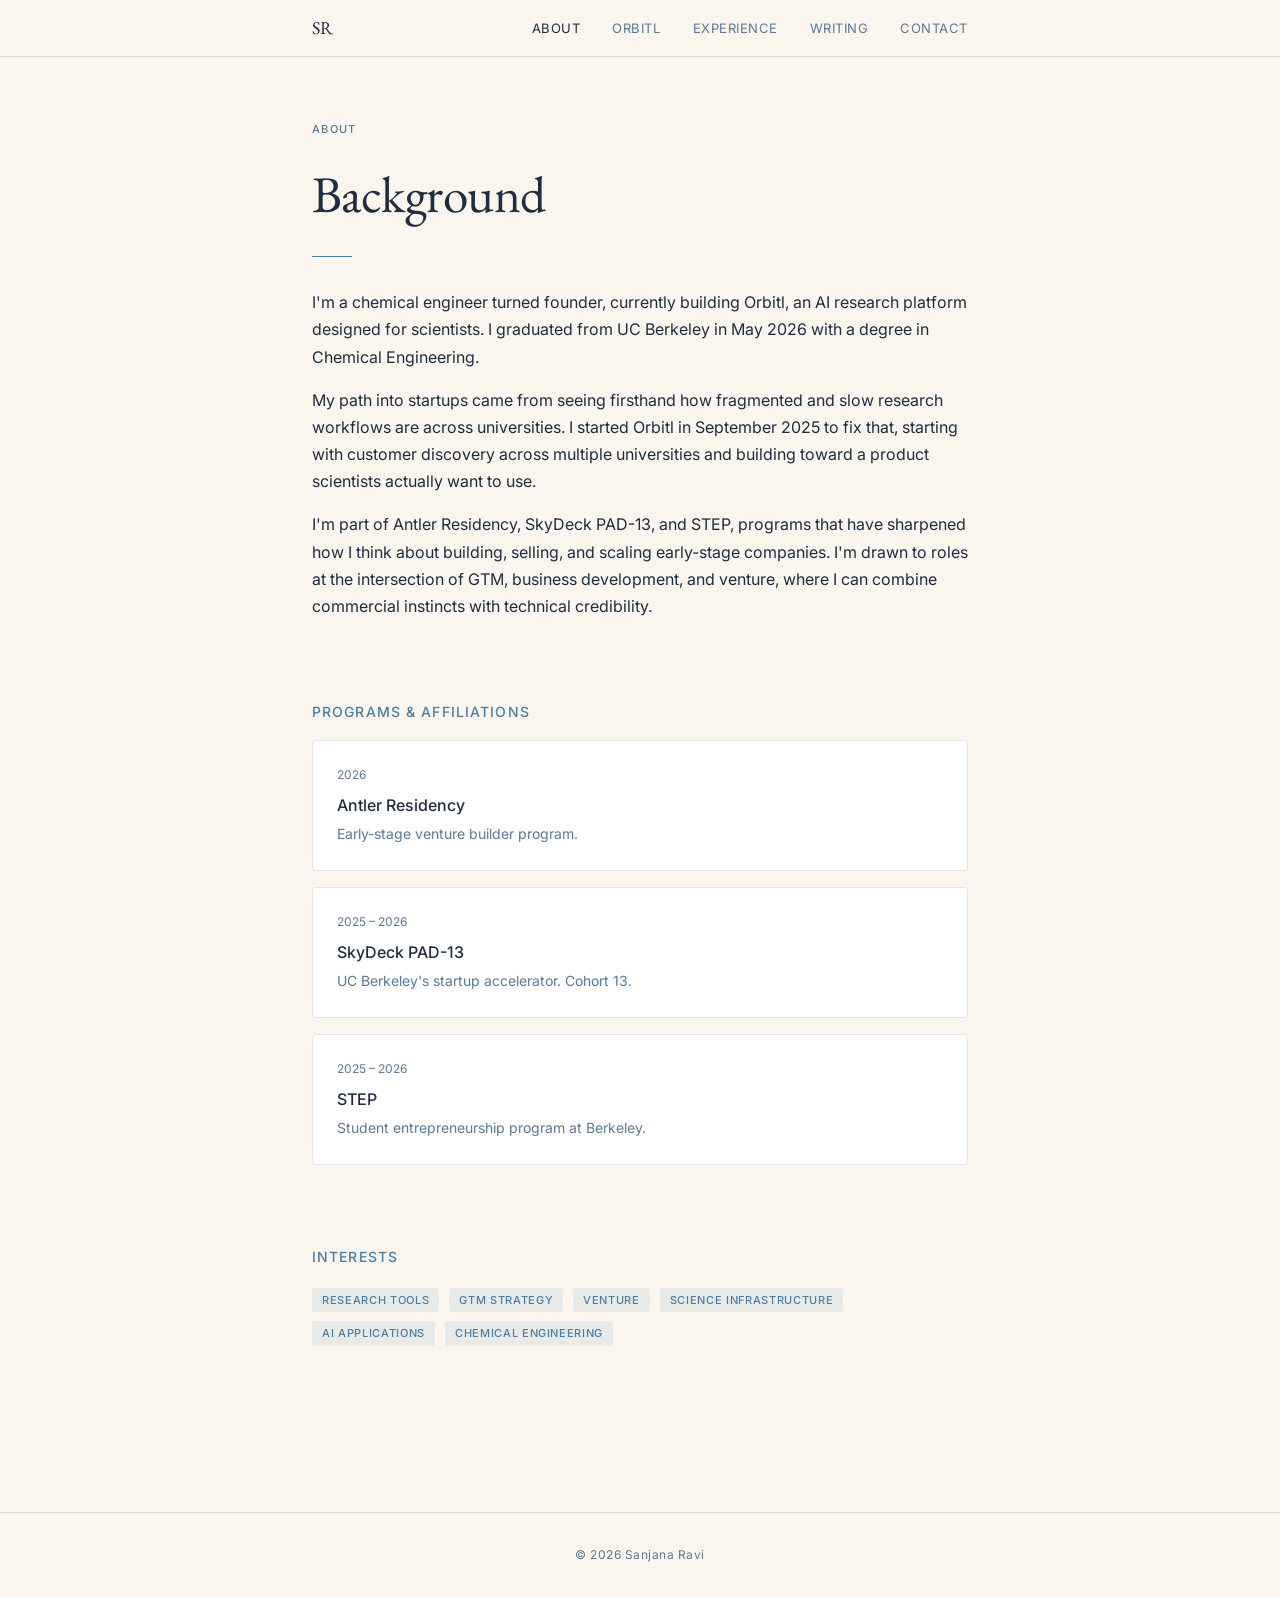
==== about.html @ 63fbdcaa "Add files via upload" ====
<!DOCTYPE html>
<html lang="en">
<head>
  <meta charset="UTF-8">
  <meta name="viewport" content="width=device-width, initial-scale=1.0">
  <title>About — Sanjana Ravi</title>
  <link rel="stylesheet" href="style.css">
</head>
<body>

<nav>
  <div class="nav-inner">
    <a class="nav-logo" href="index.html">SR</a>
    <ul class="nav-links">
      <li><a href="about.html" class="active">About</a></li>
      <li><a href="orbitl.html">Orbitl</a></li>
      <li><a href="experience.html">Experience</a></li>
      <li><a href="writing.html">Writing</a></li>
      <li><a href="contact.html">Contact</a></li>
    </ul>
  </div>
</nav>

<div class="page">

  <div class="section">
    <p class="eyebrow">About</p>
    <h1>Background</h1>
    <div class="divider" style="margin-left:0;"></div>

    <p>
      I'm a chemical engineer turned founder, currently building Orbitl, an AI research platform
      designed for scientists. I graduated from UC Berkeley in May 2026 with a degree in
      Chemical Engineering.
    </p>
    <p>
      My path into startups came from seeing firsthand how fragmented and slow research workflows
      are across universities. I started Orbitl in September 2025 to fix that, starting with
      customer discovery across multiple universities and building toward a product scientists
      actually want to use.
    </p>
    <p>
      I'm part of Antler Residency, SkyDeck PAD-13, and STEP, programs that have sharpened how
      I think about building, selling, and scaling early-stage companies. I'm drawn to roles at
      the intersection of GTM, business development, and venture, where I can combine commercial
      instincts with technical credibility.
    </p>
  </div>

  <div class="section">
    <h3>Programs &amp; Affiliations</h3>
    <div style="margin-top:1rem;">
      <div class="card">
        <p class="card-meta">2026</p>
        <p style="font-weight:500; margin-bottom:0.2rem;">Antler Residency</p>
        <p style="font-size:14px; color:var(--muted); margin:0;">Early-stage venture builder program.</p>
      </div>
      <div class="card">
        <p class="card-meta">2025 &ndash; 2026</p>
        <p style="font-weight:500; margin-bottom:0.2rem;">SkyDeck PAD-13</p>
        <p style="font-size:14px; color:var(--muted); margin:0;">UC Berkeley's startup accelerator. Cohort 13.</p>
      </div>
      <div class="card">
        <p class="card-meta">2025 &ndash; 2026</p>
        <p style="font-weight:500; margin-bottom:0.2rem;">STEP</p>
        <p style="font-size:14px; color:var(--muted); margin:0;">Student entrepreneurship program at Berkeley.</p>
      </div>
    </div>
  </div>

  <div class="section">
    <h3>Interests</h3>
    <div style="margin-top:1rem;">
      <span class="tag">Research tools</span>
      <span class="tag">GTM strategy</span>
      <span class="tag">Venture</span>
      <span class="tag">Science infrastructure</span>
      <span class="tag">AI applications</span>
      <span class="tag">Chemical engineering</span>
    </div>
  </div>

</div>

<footer>
  &copy; 2026 Sanjana Ravi
</footer>

</body>
</html>
---- style.css ----
@import url('https://fonts.googleapis.com/css2?family=EB+Garamond:ital,wght@0,400;0,500;1,400&family=Inter:wght@300;400;500&display=swap');

*, *::before, *::after { box-sizing: border-box; margin: 0; padding: 0; }

:root {
  --navy:   #1E2D40;
  --mid:    #2C4A6E;
  --accent: #4A7FA5;
  --cream:  #FAF6EE;
  --sand:   #F0E8D5;
  --text:   #1E2D40;
  --muted:  #5A7A96;
  --border: rgba(30,45,64,0.12);
}

html { scroll-behavior: smooth; }

body {
  font-family: 'Inter', sans-serif;
  background: var(--cream);
  color: var(--text);
  font-size: 16px;
  line-height: 1.7;
  min-height: 100vh;
}

/* NAV */
nav {
  position: fixed;
  top: 0; left: 0; right: 0;
  z-index: 100;
  background: rgba(250,246,238,0.92);
  backdrop-filter: blur(8px);
  border-bottom: 1px solid var(--border);
}

.nav-inner {
  max-width: 720px;
  margin: 0 auto;
  padding: 0 2rem;
  height: 56px;
  display: flex;
  align-items: center;
  justify-content: space-between;
}

.nav-logo {
  font-family: 'EB Garamond', serif;
  font-size: 18px;
  color: var(--navy);
  text-decoration: none;
  letter-spacing: 0.01em;
}

.nav-links {
  display: flex;
  gap: 2rem;
  list-style: none;
}

.nav-links a {
  font-size: 13px;
  font-weight: 400;
  color: var(--muted);
  text-decoration: none;
  letter-spacing: 0.04em;
  text-transform: uppercase;
  transition: color 0.2s;
}

.nav-links a:hover,
.nav-links a.active { color: var(--navy); }

/* PAGE WRAPPER */
.page {
  max-width: 720px;
  margin: 0 auto;
  padding: 120px 2rem 80px;
}

/* TYPOGRAPHY */
h1 {
  font-family: 'EB Garamond', serif;
  font-size: clamp(2.2rem, 5vw, 3.2rem);
  font-weight: 400;
  line-height: 1.2;
  color: var(--navy);
  letter-spacing: -0.01em;
}

h2 {
  font-family: 'EB Garamond', serif;
  font-size: 1.6rem;
  font-weight: 400;
  color: var(--navy);
  margin-bottom: 1.2rem;
}

h3 {
  font-size: 14px;
  font-weight: 500;
  letter-spacing: 0.08em;
  text-transform: uppercase;
  color: var(--accent);
  margin-bottom: 0.5rem;
}

p { color: var(--text); margin-bottom: 1rem; }
p:last-child { margin-bottom: 0; }

a { color: var(--accent); text-decoration: none; }
a:hover { text-decoration: underline; }

/* DIVIDER */
.divider {
  width: 40px;
  height: 1px;
  background: var(--accent);
  margin: 2rem auto;
}

/* SECTION */
.section { margin-bottom: 5rem; }

/* EYEBROW */
.eyebrow {
  font-size: 11px;
  font-weight: 500;
  letter-spacing: 0.12em;
  text-transform: uppercase;
  color: var(--muted);
  margin-bottom: 1.5rem;
}

/* TAG */
.tag {
  display: inline-block;
  font-size: 11px;
  font-weight: 500;
  letter-spacing: 0.06em;
  text-transform: uppercase;
  color: var(--accent);
  background: rgba(74,127,165,0.1);
  padding: 3px 10px;
  border-radius: 2px;
  margin-right: 6px;
  margin-bottom: 6px;
}

/* CARD */
.card {
  border: 1px solid var(--border);
  border-radius: 4px;
  padding: 1.5rem;
  margin-bottom: 1rem;
  background: #fff;
}

.card-meta {
  font-size: 12px;
  color: var(--muted);
  margin-bottom: 0.4rem;
}

/* FOOTER */
footer {
  border-top: 1px solid var(--border);
  padding: 2rem;
  text-align: center;
  font-size: 12px;
  color: var(--muted);
  letter-spacing: 0.04em;
}

/* MOBILE */
@media (max-width: 600px) {
  .nav-links { gap: 1.2rem; }
  .page { padding: 100px 1.25rem 60px; }
}
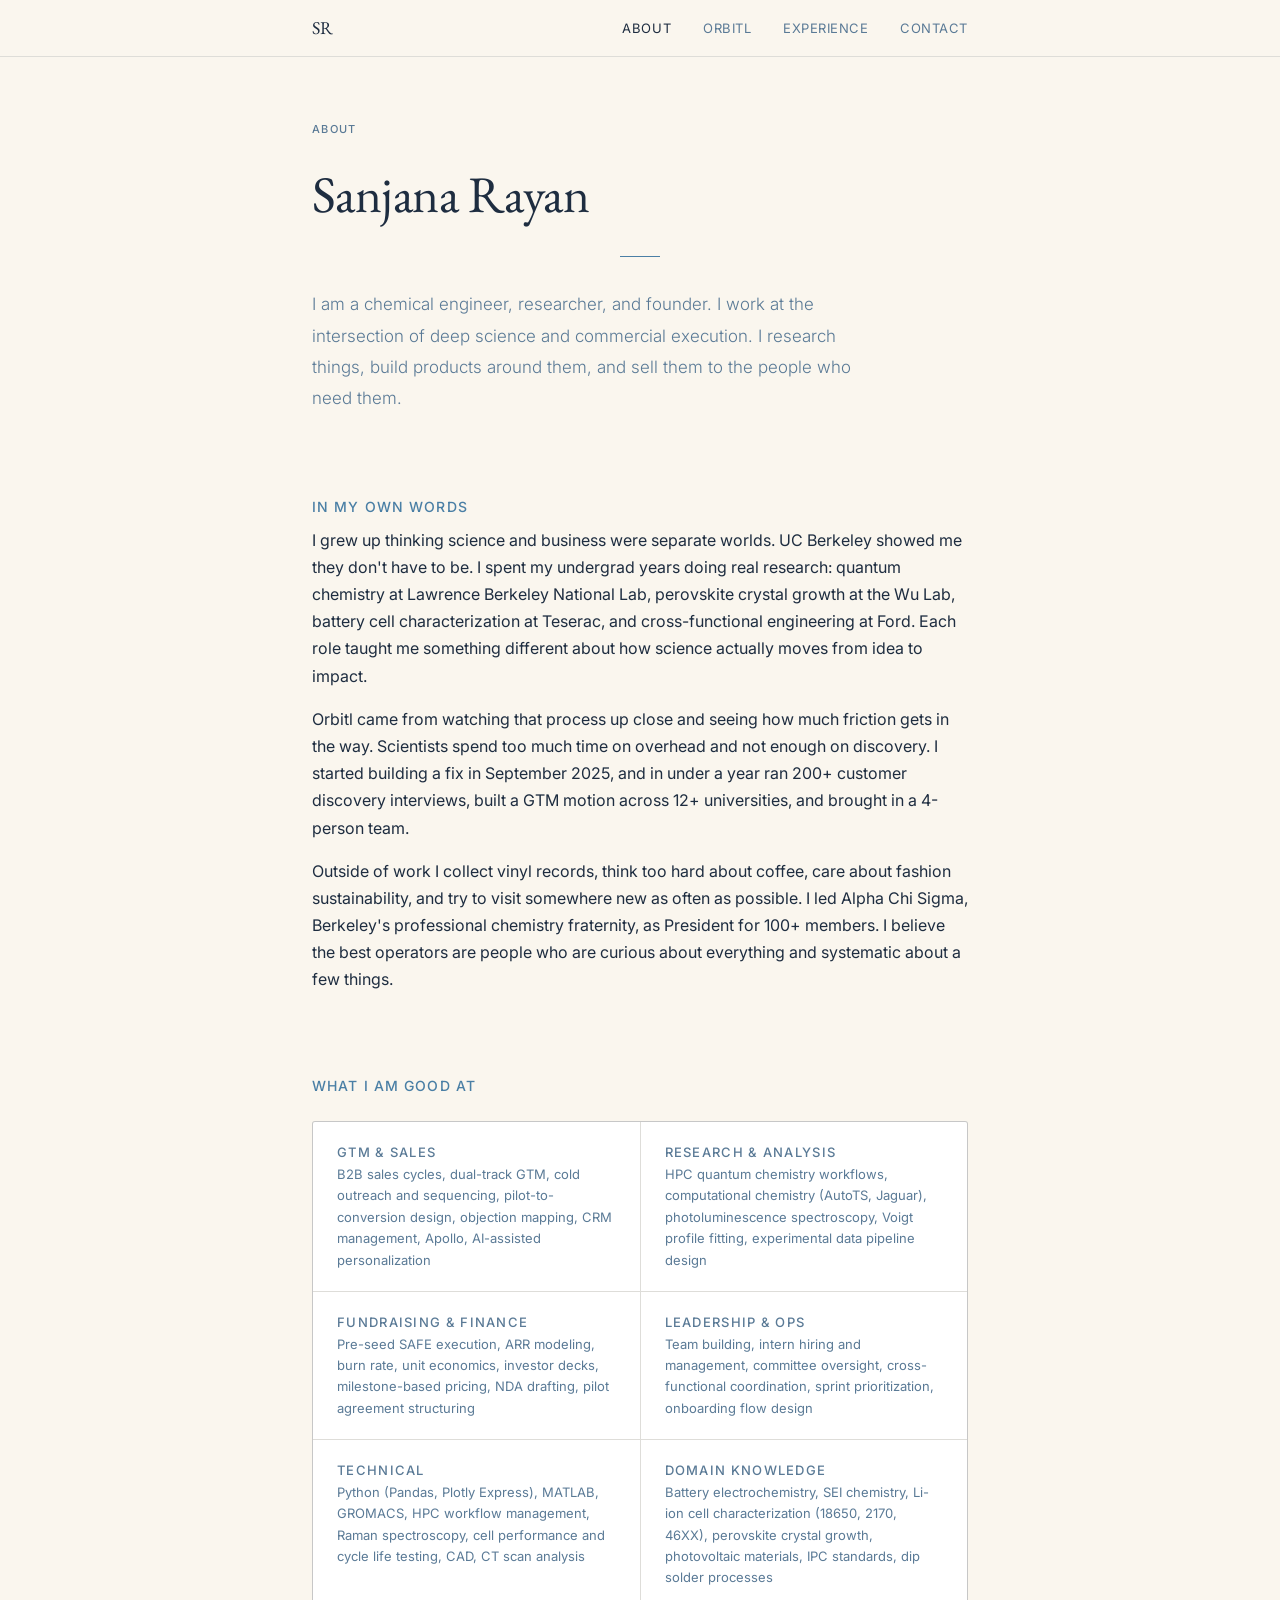
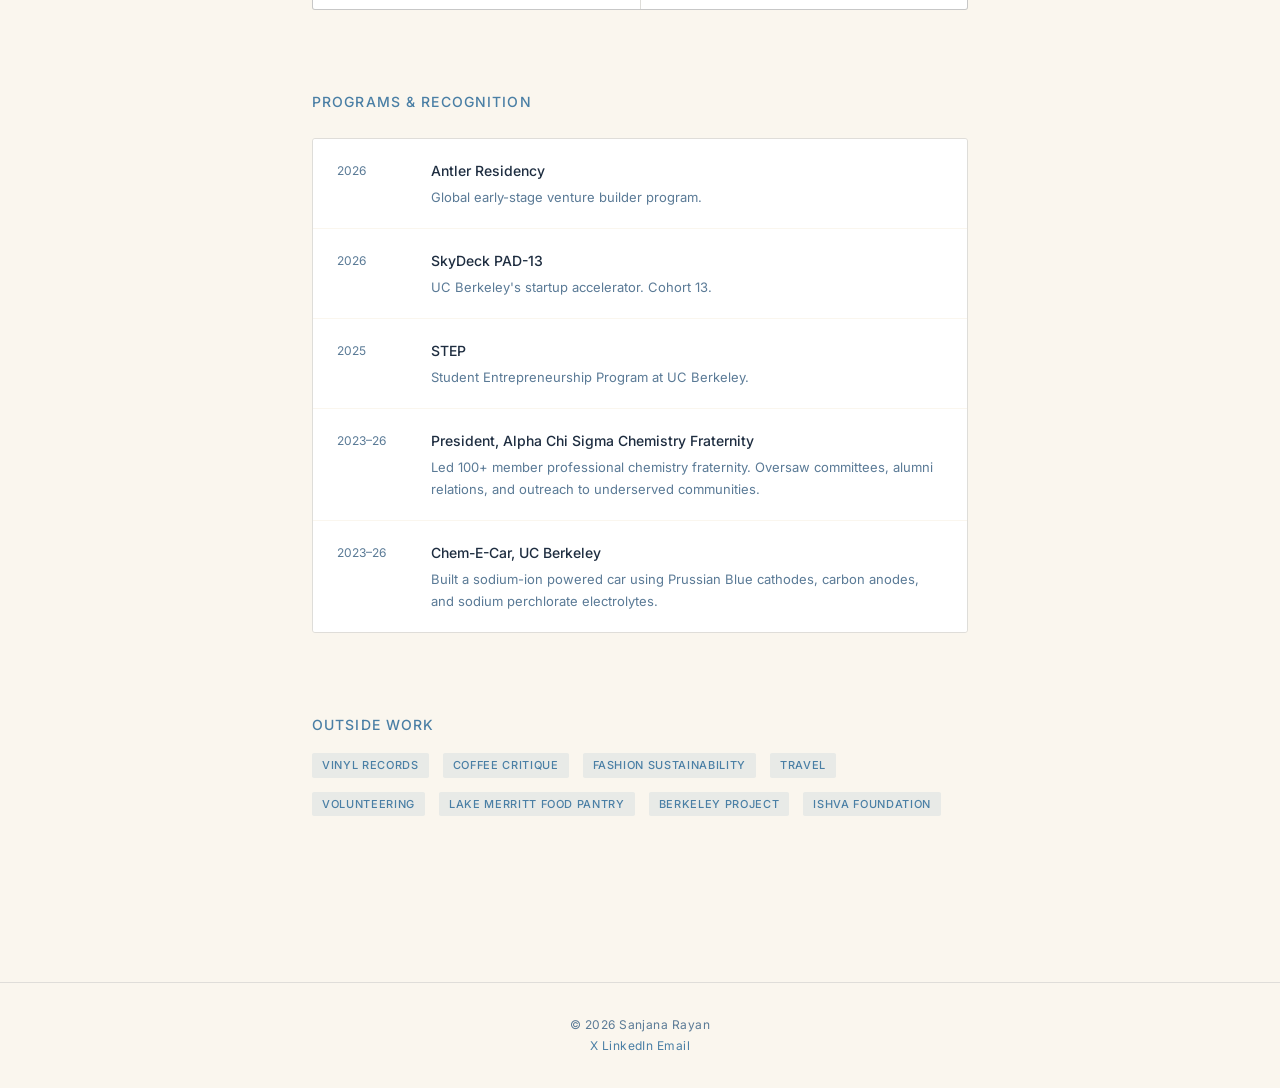
==== commit d31ed6be: "update site" ====
--- a/about.html
+++ b/about.html
@@ -3,8 +3,91 @@
 <head>
   <meta charset="UTF-8">
   <meta name="viewport" content="width=device-width, initial-scale=1.0">
-  <title>About — Sanjana Ravi</title>
+  <title>About — Sanjana Rayan</title>
   <link rel="stylesheet" href="style.css">
+  <style>
+    .skills-grid {
+      display: grid;
+      grid-template-columns: repeat(2, 1fr);
+      gap: 1px;
+      background: var(--border);
+      border: 1px solid var(--border);
+      border-radius: 3px;
+      overflow: hidden;
+      margin-top: 1.5rem;
+    }
+
+    .skill-cell {
+      background: #fff;
+      padding: 1.25rem 1.5rem;
+    }
+
+    .skill-cell-label {
+      font-size: 10px;
+      font-weight: 500;
+      letter-spacing: 0.1em;
+      text-transform: uppercase;
+      color: var(--accent);
+      margin-bottom: 0.5rem;
+    }
+
+    .skill-cell p {
+      font-size: 13px;
+      color: var(--muted);
+      margin: 0;
+      line-height: 1.65;
+    }
+
+    .accolade-list {
+      margin-top: 1.5rem;
+      display: flex;
+      flex-direction: column;
+      gap: 1px;
+      border: 1px solid var(--border);
+      border-radius: 3px;
+      overflow: hidden;
+    }
+
+    .accolade {
+      background: #fff;
+      padding: 1.25rem 1.5rem;
+      display: grid;
+      grid-template-columns: 70px 1fr;
+      gap: 0 1.5rem;
+      align-items: start;
+    }
+
+    .accolade-year {
+      font-size: 12px;
+      color: var(--muted);
+      padding-top: 2px;
+    }
+
+    .accolade-title {
+      font-weight: 500;
+      font-size: 14px;
+      color: var(--navy);
+      margin-bottom: 0.2rem;
+    }
+
+    .accolade-sub {
+      font-size: 13px;
+      color: var(--muted);
+      margin: 0;
+    }
+
+    .interest-row {
+      margin-top: 1rem;
+      display: flex;
+      flex-wrap: wrap;
+      gap: 8px;
+    }
+
+    @media (max-width: 540px) {
+      .skills-grid { grid-template-columns: 1fr; }
+      .accolade { grid-template-columns: 1fr; gap: 0.25rem; }
+    }
+  </style>
 </head>
 <body>
 
@@ -15,7 +98,6 @@
       <li><a href="about.html" class="active">About</a></li>
       <li><a href="orbitl.html">Orbitl</a></li>
       <li><a href="experience.html">Experience</a></li>
-      <li><a href="writing.html">Writing</a></li>
       <li><a href="contact.html">Contact</a></li>
     </ul>
   </div>
@@ -25,66 +107,133 @@
 
   <div class="section">
     <p class="eyebrow">About</p>
-    <h1>Background</h1>
-    <div class="divider" style="margin-left:0;"></div>
-
+    <h1>Sanjana Rayan</h1>
+    <div class="divider"></div>
+    <p style="font-size:17px; font-weight:300; color:var(--muted); max-width:560px; line-height:1.85;">
+      I am a chemical engineer, researcher, and founder. I work at the intersection of deep
+      science and commercial execution. I research things, build products around them, and
+      sell them to the people who need them.
+    </p>
+  </div>
+
+  <div class="section">
+    <h3>In my own words</h3>
     <p>
-      I'm a chemical engineer turned founder, currently building Orbitl, an AI research platform
-      designed for scientists. I graduated from UC Berkeley in May 2026 with a degree in
-      Chemical Engineering.
+      I grew up thinking science and business were separate worlds. UC Berkeley showed me they
+      don't have to be. I spent my undergrad years doing real research: quantum chemistry at
+      Lawrence Berkeley National Lab, perovskite crystal growth at the Wu Lab, battery cell
+      characterization at Teserac, and cross-functional engineering at Ford. Each role taught
+      me something different about how science actually moves from idea to impact.
     </p>
     <p>
-      My path into startups came from seeing firsthand how fragmented and slow research workflows
-      are across universities. I started Orbitl in September 2025 to fix that, starting with
-      customer discovery across multiple universities and building toward a product scientists
-      actually want to use.
+      Orbitl came from watching that process up close and seeing how much friction gets in the
+      way. Scientists spend too much time on overhead and not enough on discovery. I started
+      building a fix in September 2025, and in under a year ran 200+ customer discovery interviews,
+      built a GTM motion across 12+ universities, and brought in a 4-person team.
     </p>
     <p>
-      I'm part of Antler Residency, SkyDeck PAD-13, and STEP, programs that have sharpened how
-      I think about building, selling, and scaling early-stage companies. I'm drawn to roles at
-      the intersection of GTM, business development, and venture, where I can combine commercial
-      instincts with technical credibility.
-    </p>
-  </div>
-
-  <div class="section">
-    <h3>Programs &amp; Affiliations</h3>
-    <div style="margin-top:1rem;">
-      <div class="card">
-        <p class="card-meta">2026</p>
-        <p style="font-weight:500; margin-bottom:0.2rem;">Antler Residency</p>
-        <p style="font-size:14px; color:var(--muted); margin:0;">Early-stage venture builder program.</p>
-      </div>
-      <div class="card">
-        <p class="card-meta">2025 &ndash; 2026</p>
-        <p style="font-weight:500; margin-bottom:0.2rem;">SkyDeck PAD-13</p>
-        <p style="font-size:14px; color:var(--muted); margin:0;">UC Berkeley's startup accelerator. Cohort 13.</p>
-      </div>
-      <div class="card">
-        <p class="card-meta">2025 &ndash; 2026</p>
-        <p style="font-weight:500; margin-bottom:0.2rem;">STEP</p>
-        <p style="font-size:14px; color:var(--muted); margin:0;">Student entrepreneurship program at Berkeley.</p>
+      Outside of work I collect vinyl records, think too hard about coffee, care about fashion
+      sustainability, and try to visit somewhere new as often as possible. I led Alpha Chi Sigma,
+      Berkeley's professional chemistry fraternity, as President for 100+ members. I believe the
+      best operators are people who are curious about everything and systematic about a few things.
+    </p>
+  </div>
+
+  <div class="section">
+    <h3>What I am good at</h3>
+    <div class="skills-grid">
+      <div class="skill-cell">
+        <p class="skill-cell-label">GTM &amp; Sales</p>
+        <p>B2B sales cycles, dual-track GTM, cold outreach and sequencing, pilot-to-conversion design, objection mapping, CRM management, Apollo, AI-assisted personalization</p>
+      </div>
+      <div class="skill-cell">
+        <p class="skill-cell-label">Research &amp; Analysis</p>
+        <p>HPC quantum chemistry workflows, computational chemistry (AutoTS, Jaguar), photoluminescence spectroscopy, Voigt profile fitting, experimental data pipeline design</p>
+      </div>
+      <div class="skill-cell">
+        <p class="skill-cell-label">Fundraising &amp; Finance</p>
+        <p>Pre-seed SAFE execution, ARR modeling, burn rate, unit economics, investor decks, milestone-based pricing, NDA drafting, pilot agreement structuring</p>
+      </div>
+      <div class="skill-cell">
+        <p class="skill-cell-label">Leadership &amp; Ops</p>
+        <p>Team building, intern hiring and management, committee oversight, cross-functional coordination, sprint prioritization, onboarding flow design</p>
+      </div>
+      <div class="skill-cell">
+        <p class="skill-cell-label">Technical</p>
+        <p>Python (Pandas, Plotly Express), MATLAB, GROMACS, HPC workflow management, Raman spectroscopy, cell performance and cycle life testing, CAD, CT scan analysis</p>
+      </div>
+      <div class="skill-cell">
+        <p class="skill-cell-label">Domain Knowledge</p>
+        <p>Battery electrochemistry, SEI chemistry, Li-ion cell characterization (18650, 2170, 46XX), perovskite crystal growth, photovoltaic materials, IPC standards, dip solder processes</p>
       </div>
     </div>
   </div>
 
   <div class="section">
-    <h3>Interests</h3>
-    <div style="margin-top:1rem;">
-      <span class="tag">Research tools</span>
-      <span class="tag">GTM strategy</span>
-      <span class="tag">Venture</span>
-      <span class="tag">Science infrastructure</span>
-      <span class="tag">AI applications</span>
-      <span class="tag">Chemical engineering</span>
+    <h3>Programs &amp; Recognition</h3>
+    <div class="accolade-list">
+      <div class="accolade">
+        <span class="accolade-year">2026</span>
+        <div>
+          <p class="accolade-title">Antler Residency</p>
+          <p class="accolade-sub">Global early-stage venture builder program.</p>
+        </div>
+      </div>
+      <div class="accolade">
+        <span class="accolade-year">2026</span>
+        <div>
+          <p class="accolade-title">SkyDeck PAD-13</p>
+          <p class="accolade-sub">UC Berkeley's startup accelerator. Cohort 13.</p>
+        </div>
+      </div>
+      <div class="accolade">
+        <span class="accolade-year">2025</span>
+        <div>
+          <p class="accolade-title">STEP</p>
+          <p class="accolade-sub">Student Entrepreneurship Program at UC Berkeley.</p>
+        </div>
+      </div>
+      <div class="accolade">
+        <span class="accolade-year">2023&ndash;26</span>
+        <div>
+          <p class="accolade-title">President, Alpha Chi Sigma Chemistry Fraternity</p>
+          <p class="accolade-sub">Led 100+ member professional chemistry fraternity. Oversaw committees, alumni relations, and outreach to underserved communities.</p>
+        </div>
+      </div>
+      <div class="accolade">
+        <span class="accolade-year">2023&ndash;26</span>
+        <div>
+          <p class="accolade-title">Chem-E-Car, UC Berkeley</p>
+          <p class="accolade-sub">Built a sodium-ion powered car using Prussian Blue cathodes, carbon anodes, and sodium perchlorate electrolytes.</p>
+        </div>
+      </div>
     </div>
   </div>
 
+  <div class="section">
+    <h3>Outside work</h3>
+    <div class="interest-row">
+      <span class="tag">Vinyl records</span>
+      <span class="tag">Coffee critique</span>
+      <span class="tag">Fashion sustainability</span>
+      <span class="tag">Travel</span>
+      <span class="tag">Volunteering</span>
+      <span class="tag">Lake Merritt Food Pantry</span>
+      <span class="tag">Berkeley Project</span>
+      <span class="tag">ISHVA Foundation</span>
+    </div>
+  </div>
+
 </div>
 
 <footer>
-  &copy; 2026 Sanjana Ravi
+  <span>&copy; 2026 Sanjana Rayan</span>
+  <div class="footer-links">
+    <a href="https://x.com/sanjanarayan" target="_blank">X</a>
+    <a href="https://www.linkedin.com/in/sanjanarayan/" target="_blank">LinkedIn</a>
+    <a href="mailto:sanjanarayan@berkeley.edu">Email</a>
+  </div>
 </footer>
 
 </body>
-</html>
+</html>
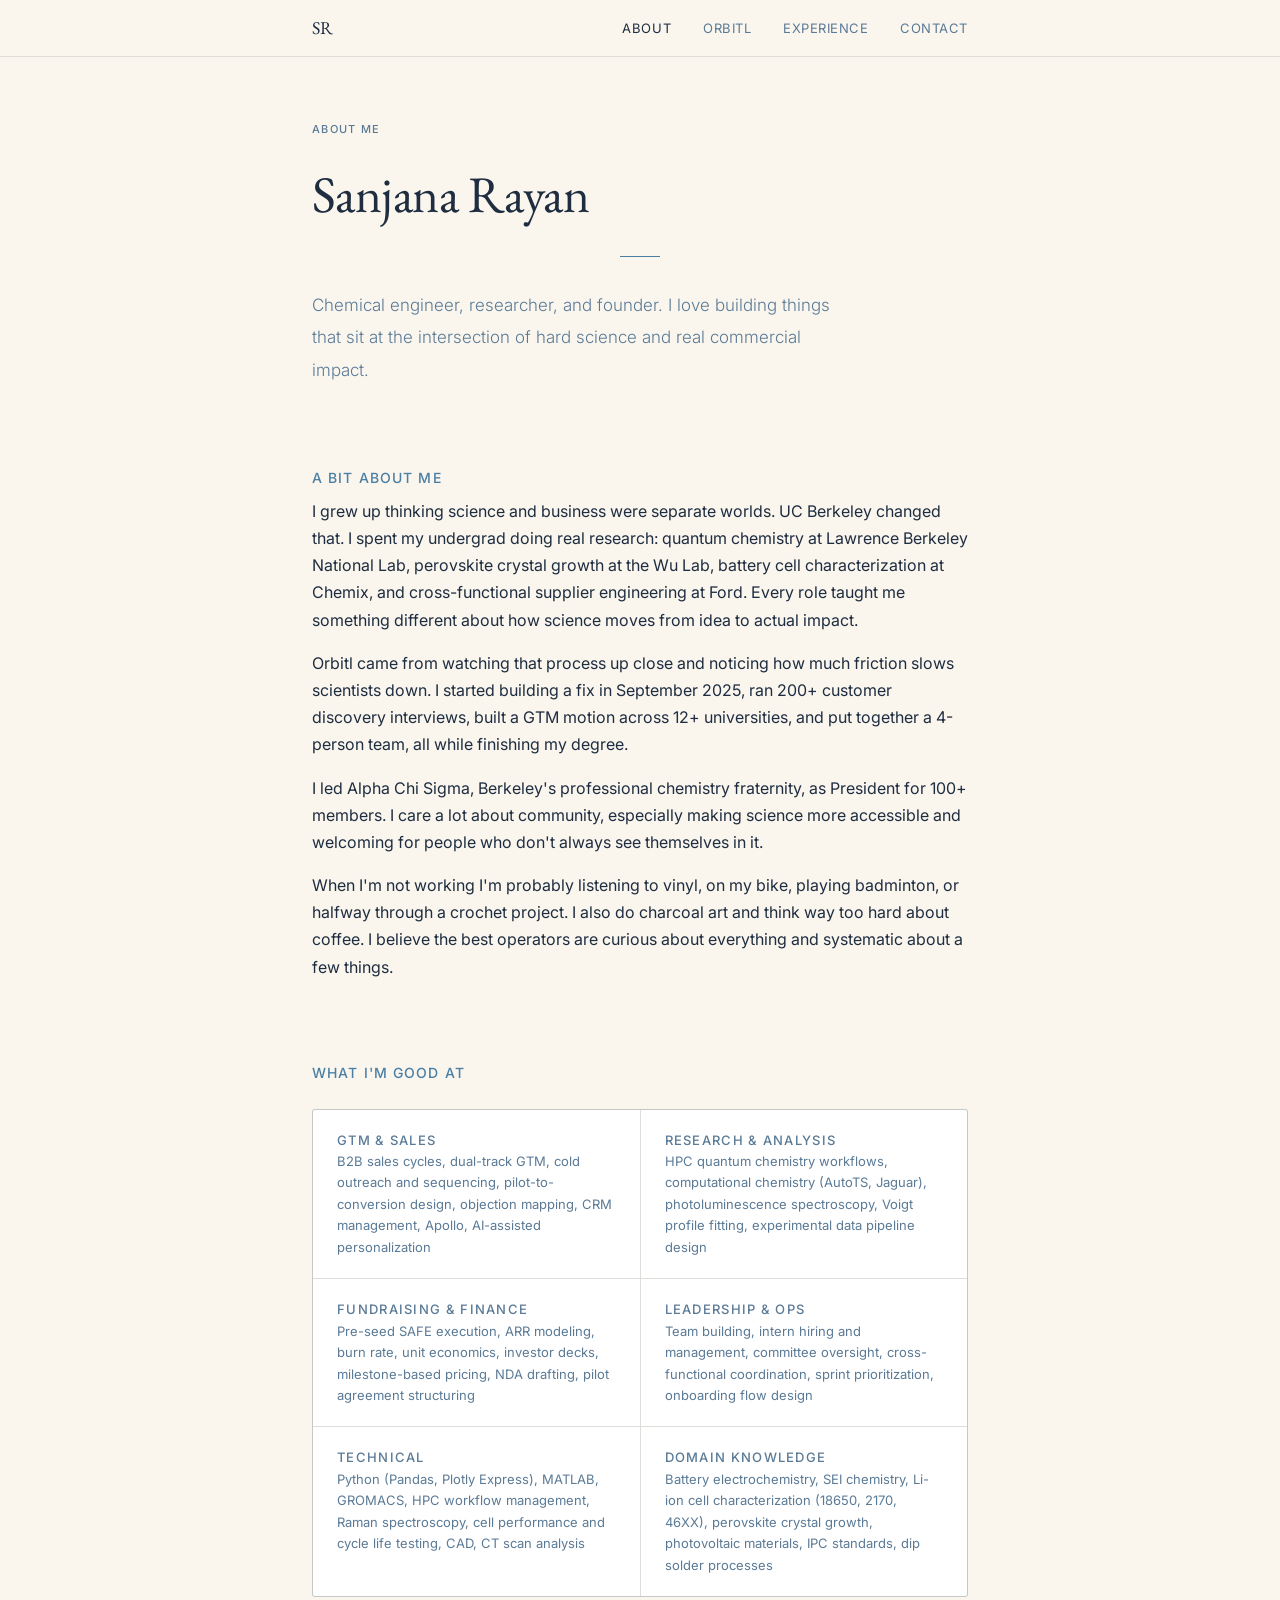
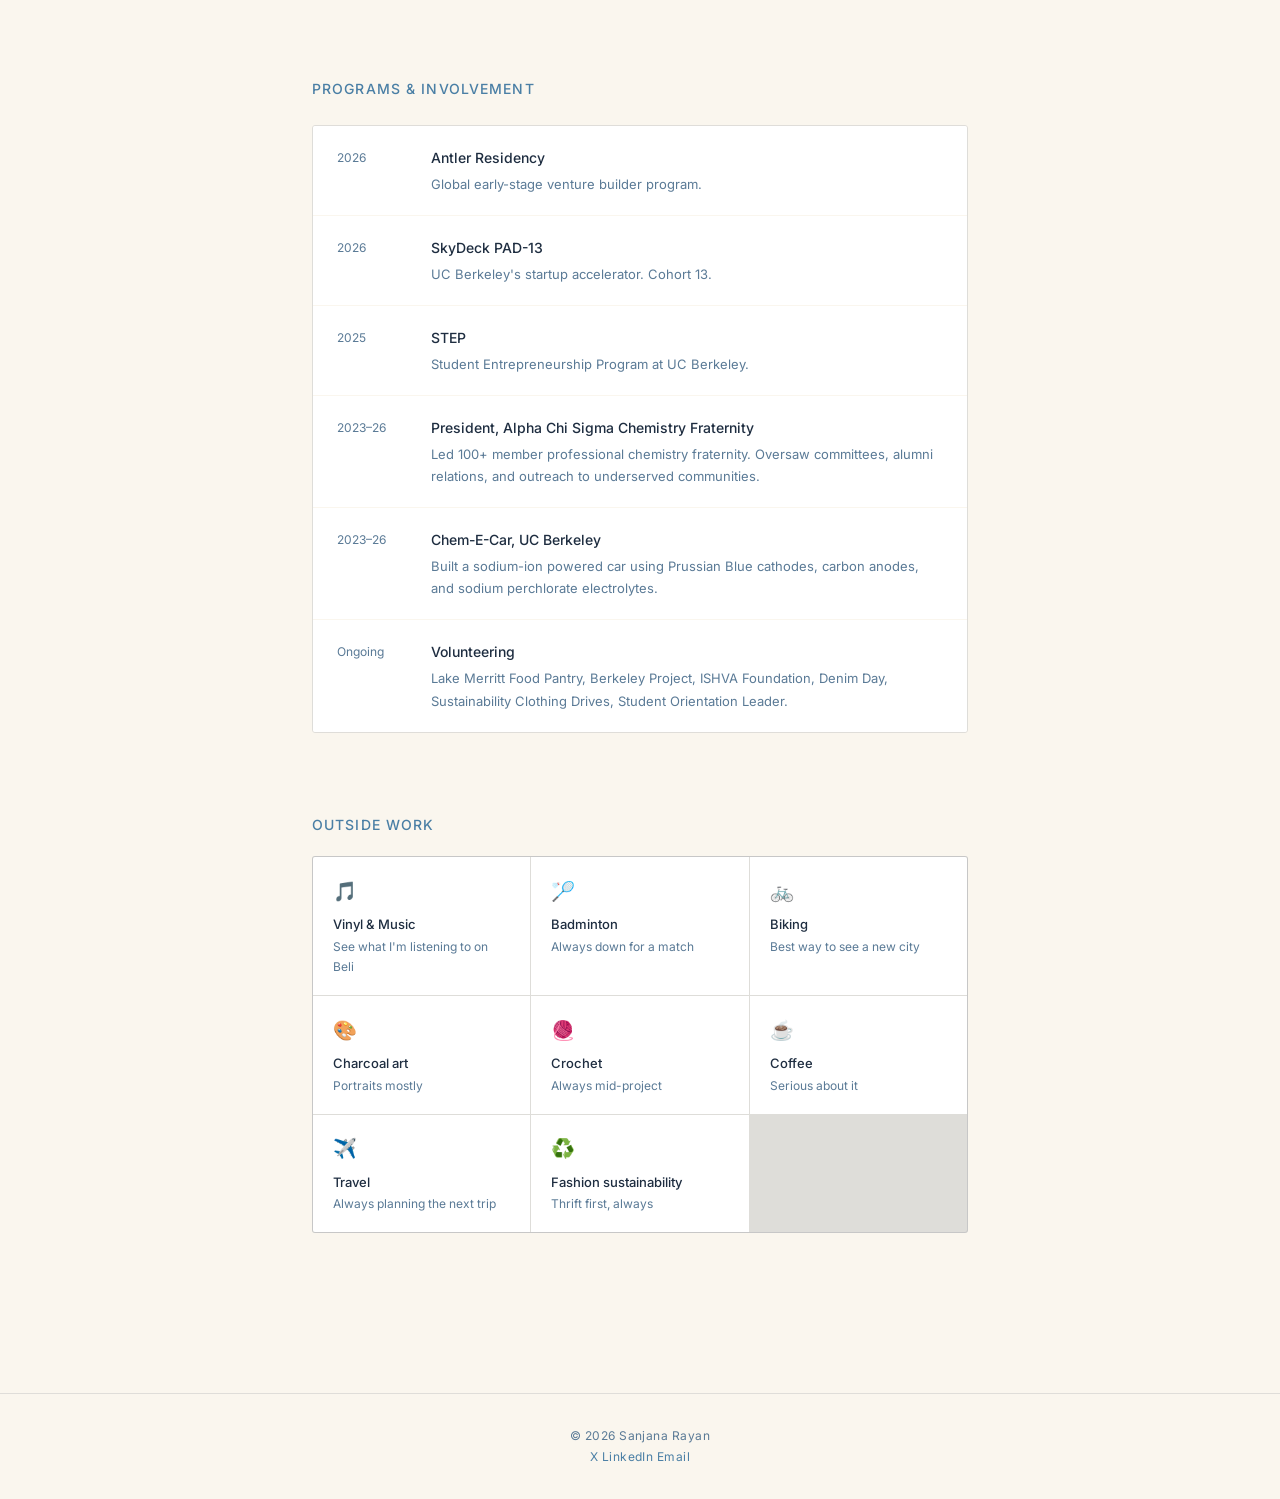
==== commit 8f4d3669: "update site" ====
--- a/about.html
+++ b/about.html
@@ -17,10 +17,7 @@
       margin-top: 1.5rem;
     }
 
-    .skill-cell {
-      background: #fff;
-      padding: 1.25rem 1.5rem;
-    }
+    .skill-cell { background: #fff; padding: 1.25rem 1.5rem; }
 
     .skill-cell-label {
       font-size: 10px;
@@ -31,12 +28,7 @@
       margin-bottom: 0.5rem;
     }
 
-    .skill-cell p {
-      font-size: 13px;
-      color: var(--muted);
-      margin: 0;
-      line-height: 1.65;
-    }
+    .skill-cell p { font-size: 13px; color: var(--muted); margin: 0; line-height: 1.65; }
 
     .accolade-list {
       margin-top: 1.5rem;
@@ -57,35 +49,45 @@
       align-items: start;
     }
 
-    .accolade-year {
-      font-size: 12px;
-      color: var(--muted);
-      padding-top: 2px;
-    }
-
-    .accolade-title {
+    .accolade-year { font-size: 12px; color: var(--muted); padding-top: 2px; }
+    .accolade-title { font-weight: 500; font-size: 14px; color: var(--navy); margin-bottom: 0.2rem; }
+    .accolade-sub { font-size: 13px; color: var(--muted); margin: 0; }
+
+    .interest-grid {
+      margin-top: 1.25rem;
+      display: grid;
+      grid-template-columns: repeat(3, 1fr);
+      gap: 1px;
+      background: var(--border);
+      border: 1px solid var(--border);
+      border-radius: 3px;
+      overflow: hidden;
+    }
+
+    .interest-cell {
+      background: #fff;
+      padding: 1.1rem 1.25rem;
+      text-decoration: none;
+      transition: background 0.15s;
+    }
+
+    .interest-cell:hover { background: var(--sand); }
+
+    .interest-emoji { font-size: 1.2rem; margin-bottom: 0.35rem; }
+
+    .interest-name {
+      font-size: 13px;
       font-weight: 500;
-      font-size: 14px;
       color: var(--navy);
-      margin-bottom: 0.2rem;
-    }
-
-    .accolade-sub {
-      font-size: 13px;
-      color: var(--muted);
-      margin: 0;
-    }
-
-    .interest-row {
-      margin-top: 1rem;
-      display: flex;
-      flex-wrap: wrap;
-      gap: 8px;
-    }
+      margin-bottom: 0.1rem;
+    }
+
+    .interest-note { font-size: 12px; color: var(--muted); margin: 0; }
 
     @media (max-width: 540px) {
       .skills-grid { grid-template-columns: 1fr; }
       .accolade { grid-template-columns: 1fr; gap: 0.25rem; }
+      .interest-grid { grid-template-columns: repeat(2, 1fr); }
     }
   </style>
 </head>
@@ -106,41 +108,45 @@
 <div class="page">
 
   <div class="section">
-    <p class="eyebrow">About</p>
+    <p class="eyebrow">About me</p>
     <h1>Sanjana Rayan</h1>
     <div class="divider"></div>
-    <p style="font-size:17px; font-weight:300; color:var(--muted); max-width:560px; line-height:1.85;">
-      I am a chemical engineer, researcher, and founder. I work at the intersection of deep
-      science and commercial execution. I research things, build products around them, and
-      sell them to the people who need them.
-    </p>
-  </div>
-
-  <div class="section">
-    <h3>In my own words</h3>
-    <p>
-      I grew up thinking science and business were separate worlds. UC Berkeley showed me they
-      don't have to be. I spent my undergrad years doing real research: quantum chemistry at
-      Lawrence Berkeley National Lab, perovskite crystal growth at the Wu Lab, battery cell
-      characterization at Teserac, and cross-functional engineering at Ford. Each role taught
-      me something different about how science actually moves from idea to impact.
-    </p>
-    <p>
-      Orbitl came from watching that process up close and seeing how much friction gets in the
-      way. Scientists spend too much time on overhead and not enough on discovery. I started
-      building a fix in September 2025, and in under a year ran 200+ customer discovery interviews,
-      built a GTM motion across 12+ universities, and brought in a 4-person team.
-    </p>
-    <p>
-      Outside of work I collect vinyl records, think too hard about coffee, care about fashion
-      sustainability, and try to visit somewhere new as often as possible. I led Alpha Chi Sigma,
-      Berkeley's professional chemistry fraternity, as President for 100+ members. I believe the
-      best operators are people who are curious about everything and systematic about a few things.
-    </p>
-  </div>
-
-  <div class="section">
-    <h3>What I am good at</h3>
+    <p style="font-size:17px; font-weight:300; color:var(--muted); max-width:540px; line-height:1.9;">
+      Chemical engineer, researcher, and founder. I love building things that sit at the
+      intersection of hard science and real commercial impact.
+    </p>
+  </div>
+
+  <div class="section">
+    <h3>A bit about me</h3>
+    <p>
+      I grew up thinking science and business were separate worlds. UC Berkeley changed that.
+      I spent my undergrad doing real research: quantum chemistry at Lawrence Berkeley National Lab,
+      perovskite crystal growth at the Wu Lab, battery cell characterization at Chemix, and
+      cross-functional supplier engineering at Ford. Every role taught me something different
+      about how science moves from idea to actual impact.
+    </p>
+    <p>
+      Orbitl came from watching that process up close and noticing how much friction slows
+      scientists down. I started building a fix in September 2025, ran 200+ customer discovery
+      interviews, built a GTM motion across 12+ universities, and put together a 4-person team,
+      all while finishing my degree.
+    </p>
+    <p>
+      I led Alpha Chi Sigma, Berkeley's professional chemistry fraternity, as President for 100+
+      members. I care a lot about community, especially making science more accessible and
+      welcoming for people who don't always see themselves in it.
+    </p>
+    <p>
+      When I'm not working I'm probably listening to vinyl, on my bike, playing badminton, or
+      halfway through a crochet project. I also do charcoal art and think way too hard about
+      coffee. I believe the best operators are curious about everything and systematic about
+      a few things.
+    </p>
+  </div>
+
+  <div class="section">
+    <h3>What I'm good at</h3>
     <div class="skills-grid">
       <div class="skill-cell">
         <p class="skill-cell-label">GTM &amp; Sales</p>
@@ -170,7 +176,7 @@
   </div>
 
   <div class="section">
-    <h3>Programs &amp; Recognition</h3>
+    <h3>Programs &amp; involvement</h3>
     <div class="accolade-list">
       <div class="accolade">
         <span class="accolade-year">2026</span>
@@ -207,20 +213,59 @@
           <p class="accolade-sub">Built a sodium-ion powered car using Prussian Blue cathodes, carbon anodes, and sodium perchlorate electrolytes.</p>
         </div>
       </div>
+      <div class="accolade">
+        <span class="accolade-year">Ongoing</span>
+        <div>
+          <p class="accolade-title">Volunteering</p>
+          <p class="accolade-sub">Lake Merritt Food Pantry, Berkeley Project, ISHVA Foundation, Denim Day, Sustainability Clothing Drives, Student Orientation Leader.</p>
+        </div>
+      </div>
     </div>
   </div>
 
   <div class="section">
     <h3>Outside work</h3>
-    <div class="interest-row">
-      <span class="tag">Vinyl records</span>
-      <span class="tag">Coffee critique</span>
-      <span class="tag">Fashion sustainability</span>
-      <span class="tag">Travel</span>
-      <span class="tag">Volunteering</span>
-      <span class="tag">Lake Merritt Food Pantry</span>
-      <span class="tag">Berkeley Project</span>
-      <span class="tag">ISHVA Foundation</span>
+    <div class="interest-grid">
+      <a class="interest-cell" href="https://beli.app" target="_blank">
+        <p class="interest-emoji">🎵</p>
+        <p class="interest-name">Vinyl &amp; Music</p>
+        <p class="interest-note">See what I'm listening to on Beli</p>
+      </a>
+      <div class="interest-cell">
+        <p class="interest-emoji">🏸</p>
+        <p class="interest-name">Badminton</p>
+        <p class="interest-note">Always down for a match</p>
+      </div>
+      <div class="interest-cell">
+        <p class="interest-emoji">🚲</p>
+        <p class="interest-name">Biking</p>
+        <p class="interest-note">Best way to see a new city</p>
+      </div>
+      <div class="interest-cell">
+        <p class="interest-emoji">🎨</p>
+        <p class="interest-name">Charcoal art</p>
+        <p class="interest-note">Portraits mostly</p>
+      </div>
+      <div class="interest-cell">
+        <p class="interest-emoji">🧶</p>
+        <p class="interest-name">Crochet</p>
+        <p class="interest-note">Always mid-project</p>
+      </div>
+      <div class="interest-cell">
+        <p class="interest-emoji">☕</p>
+        <p class="interest-name">Coffee</p>
+        <p class="interest-note">Serious about it</p>
+      </div>
+      <div class="interest-cell">
+        <p class="interest-emoji">✈️</p>
+        <p class="interest-name">Travel</p>
+        <p class="interest-note">Always planning the next trip</p>
+      </div>
+      <div class="interest-cell">
+        <p class="interest-emoji">♻️</p>
+        <p class="interest-name">Fashion sustainability</p>
+        <p class="interest-note">Thrift first, always</p>
+      </div>
     </div>
   </div>
 
@@ -229,7 +274,7 @@
 <footer>
   <span>&copy; 2026 Sanjana Rayan</span>
   <div class="footer-links">
-    <a href="https://x.com/sanjanarayan" target="_blank">X</a>
+    <a href="https://x.com/sanjanabrayan" target="_blank">X</a>
     <a href="https://www.linkedin.com/in/sanjanarayan/" target="_blank">LinkedIn</a>
     <a href="mailto:sanjanarayan@berkeley.edu">Email</a>
   </div>
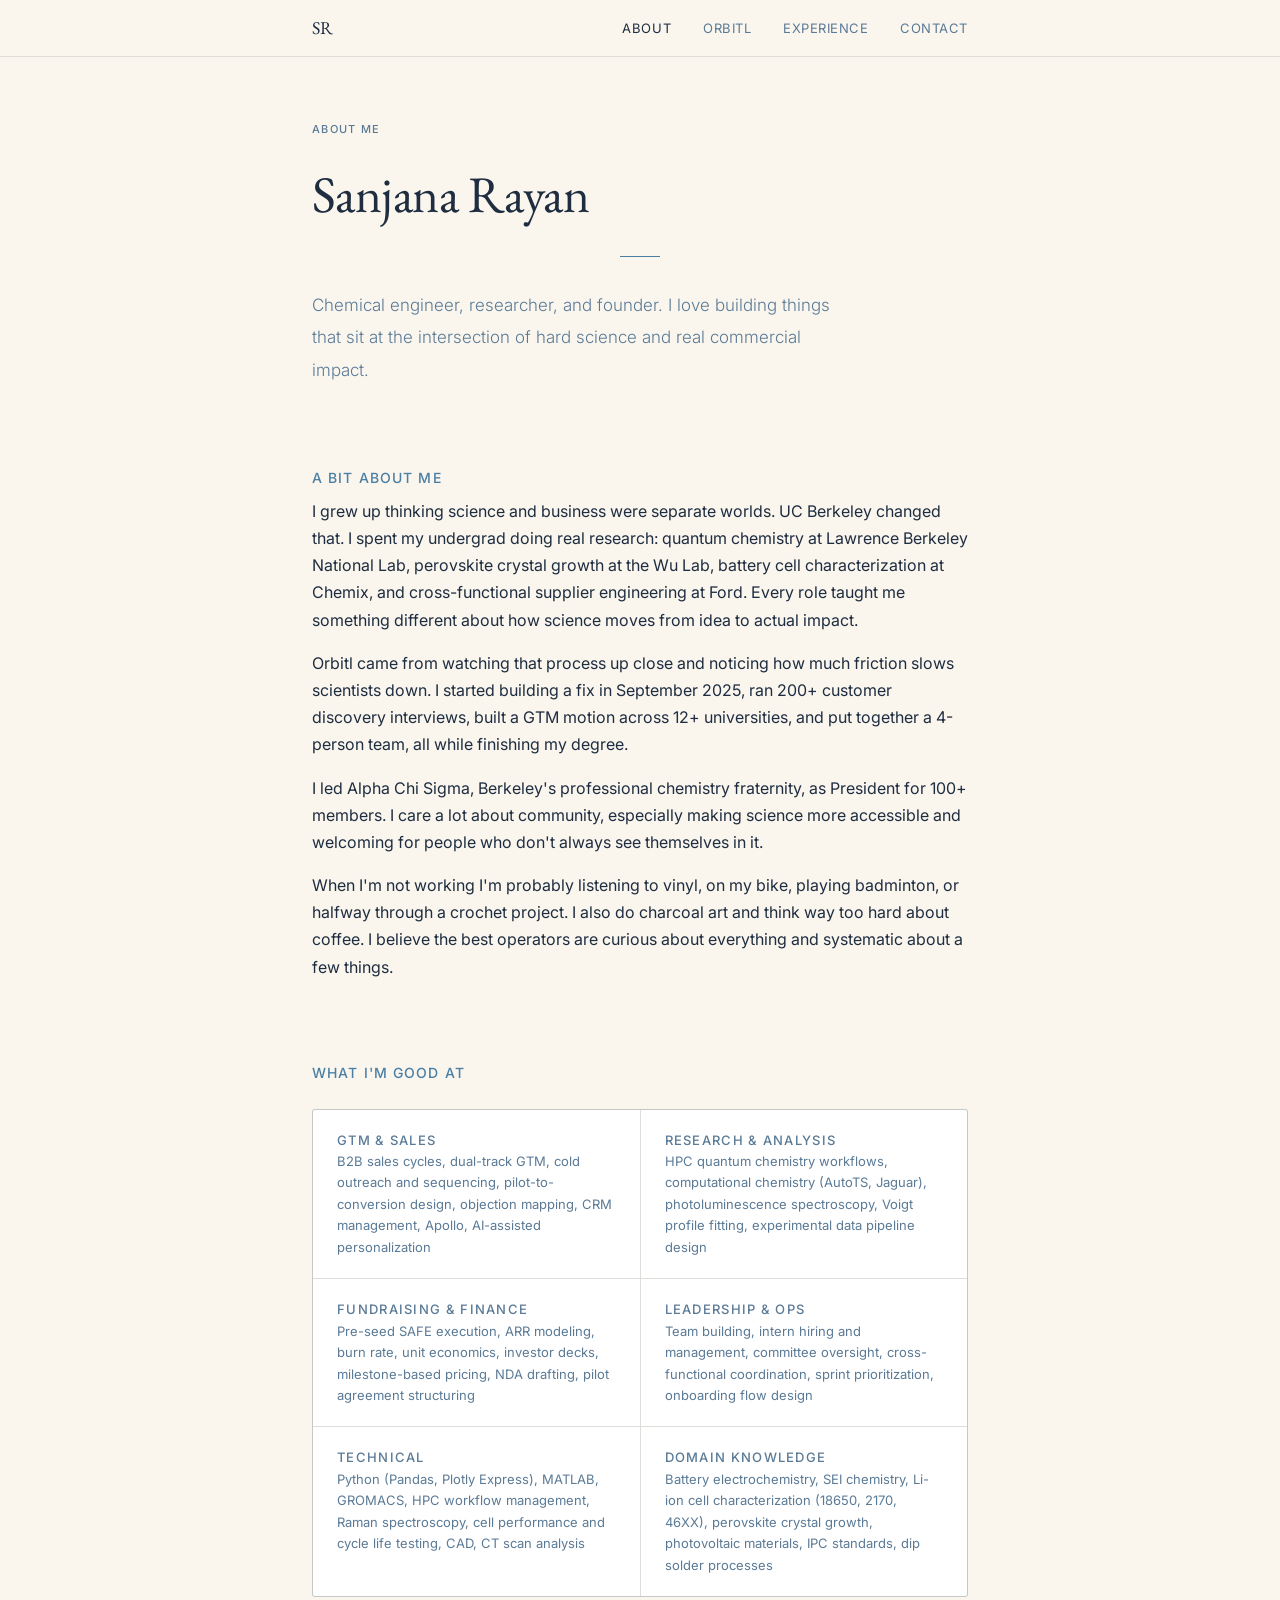
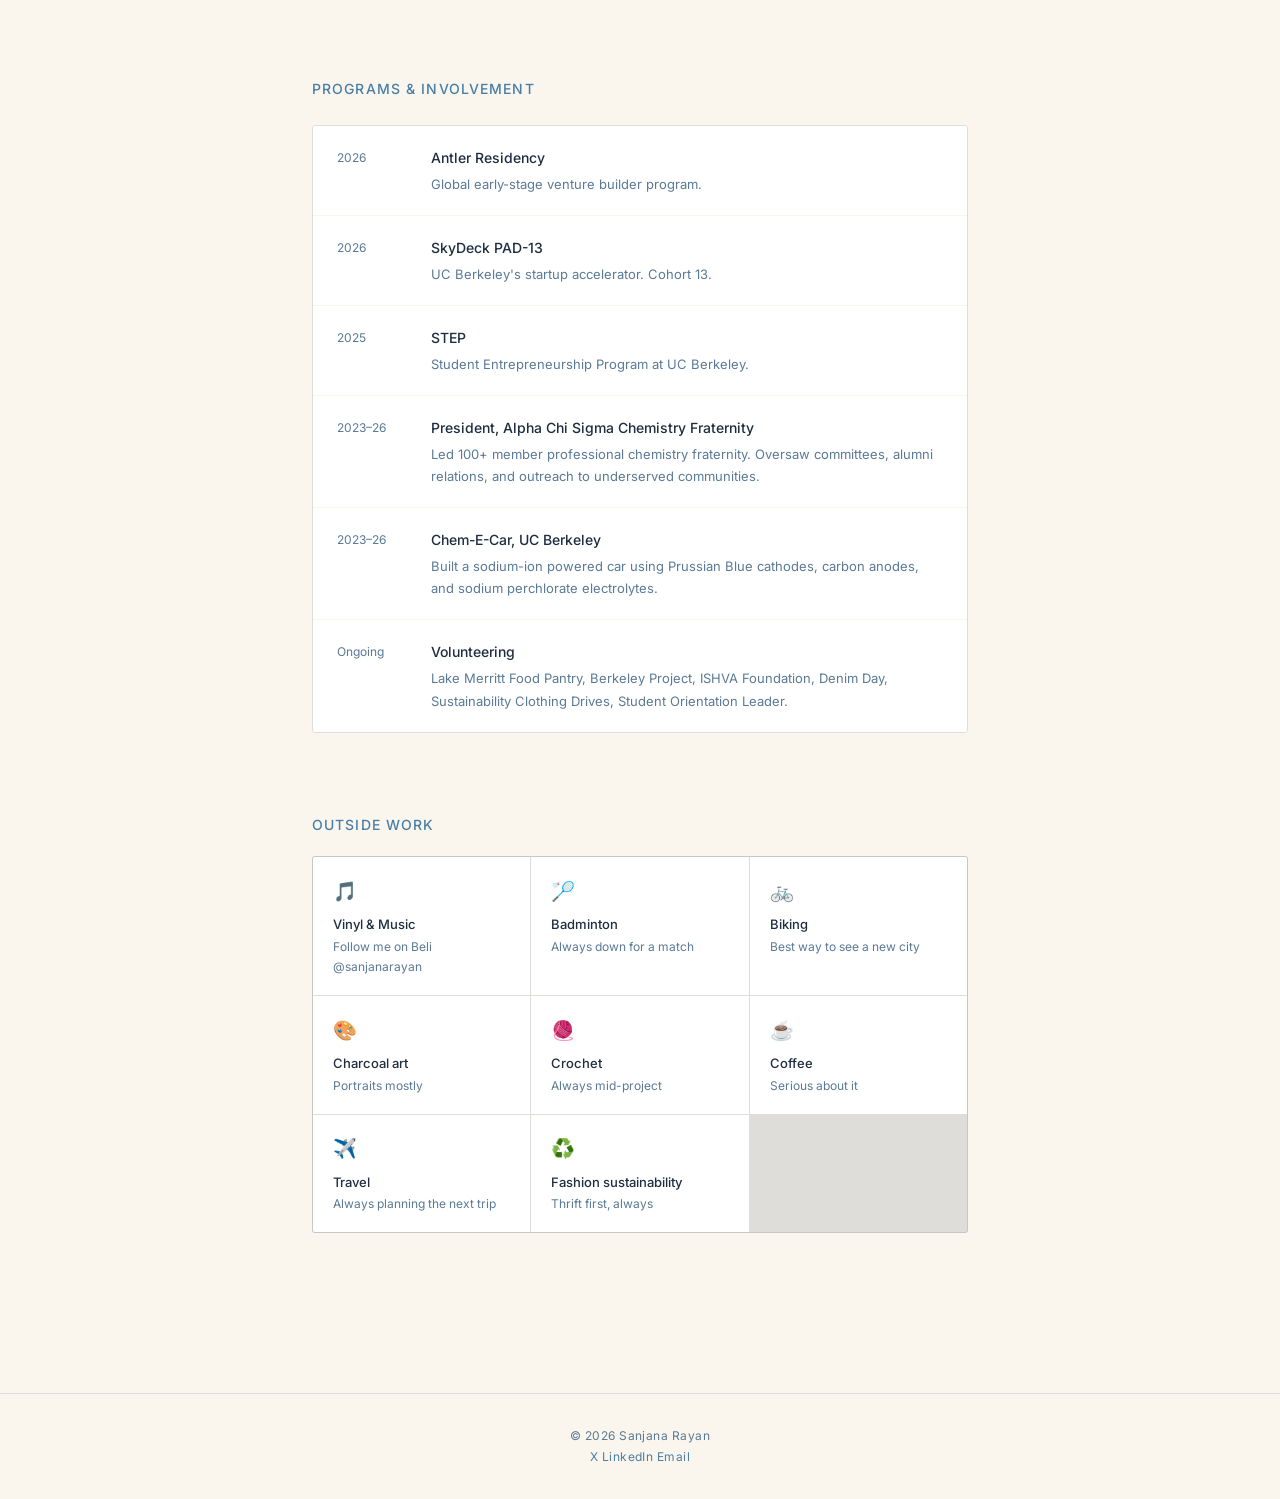
==== commit 2fc23a22: "update site" ====
--- a/about.html
+++ b/about.html
@@ -226,10 +226,10 @@
   <div class="section">
     <h3>Outside work</h3>
     <div class="interest-grid">
-      <a class="interest-cell" href="https://beli.app" target="_blank">
+      <a class="interest-cell" href="https://beli.app/u/sanjanarayan" target="_blank">
         <p class="interest-emoji">🎵</p>
         <p class="interest-name">Vinyl &amp; Music</p>
-        <p class="interest-note">See what I'm listening to on Beli</p>
+        <p class="interest-note">Follow me on Beli @sanjanarayan</p>
       </a>
       <div class="interest-cell">
         <p class="interest-emoji">🏸</p>
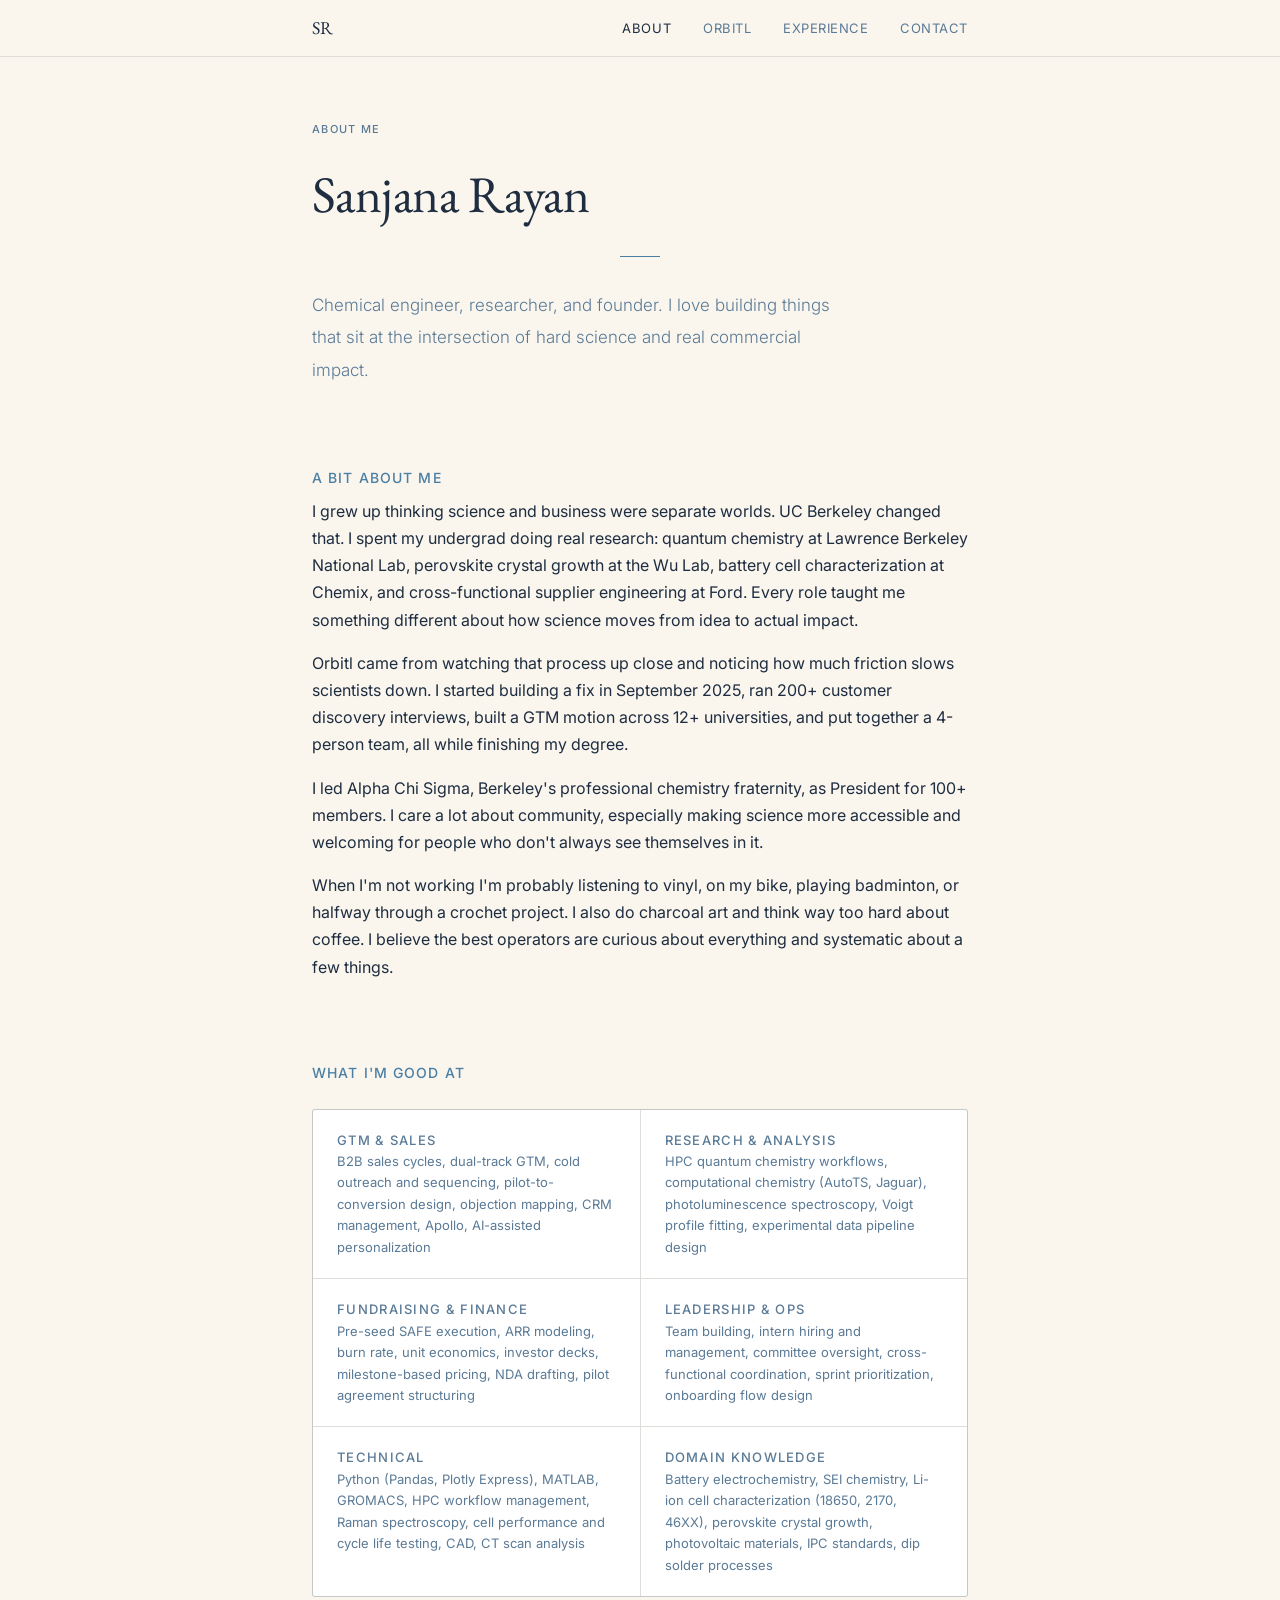
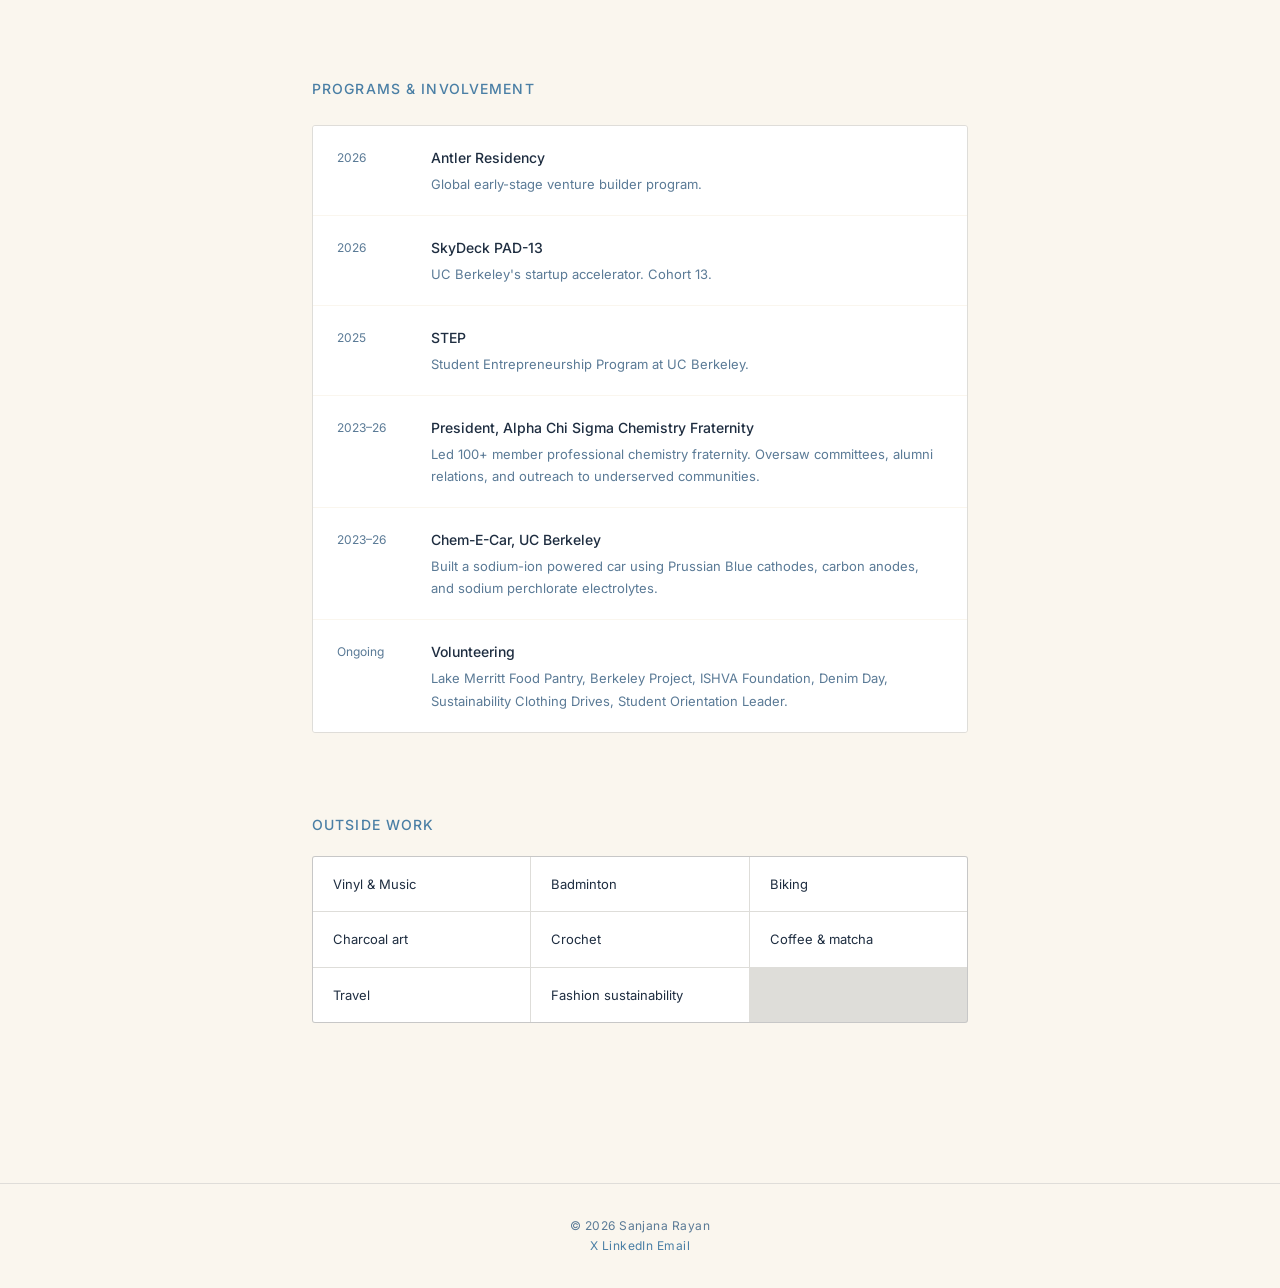
==== commit 3c8b4057: "update site" ====
--- a/about.html
+++ b/about.html
@@ -66,23 +66,15 @@
 
     .interest-cell {
       background: #fff;
-      padding: 1.1rem 1.25rem;
-      text-decoration: none;
-      transition: background 0.15s;
-    }
-
-    .interest-cell:hover { background: var(--sand); }
-
-    .interest-emoji { font-size: 1.2rem; margin-bottom: 0.35rem; }
+      padding: 1rem 1.25rem;
+    }
 
     .interest-name {
       font-size: 13px;
-      font-weight: 500;
+      font-weight: 400;
       color: var(--navy);
-      margin-bottom: 0.1rem;
-    }
-
-    .interest-note { font-size: 12px; color: var(--muted); margin: 0; }
+      margin: 0;
+    }
 
     @media (max-width: 540px) {
       .skills-grid { grid-template-columns: 1fr; }
@@ -226,46 +218,14 @@
   <div class="section">
     <h3>Outside work</h3>
     <div class="interest-grid">
-      <a class="interest-cell" href="https://beli.app/u/sanjanarayan" target="_blank">
-        <p class="interest-emoji">🎵</p>
-        <p class="interest-name">Vinyl &amp; Music</p>
-        <p class="interest-note">Follow me on Beli @sanjanarayan</p>
-      </a>
-      <div class="interest-cell">
-        <p class="interest-emoji">🏸</p>
-        <p class="interest-name">Badminton</p>
-        <p class="interest-note">Always down for a match</p>
-      </div>
-      <div class="interest-cell">
-        <p class="interest-emoji">🚲</p>
-        <p class="interest-name">Biking</p>
-        <p class="interest-note">Best way to see a new city</p>
-      </div>
-      <div class="interest-cell">
-        <p class="interest-emoji">🎨</p>
-        <p class="interest-name">Charcoal art</p>
-        <p class="interest-note">Portraits mostly</p>
-      </div>
-      <div class="interest-cell">
-        <p class="interest-emoji">🧶</p>
-        <p class="interest-name">Crochet</p>
-        <p class="interest-note">Always mid-project</p>
-      </div>
-      <div class="interest-cell">
-        <p class="interest-emoji">☕</p>
-        <p class="interest-name">Coffee</p>
-        <p class="interest-note">Serious about it</p>
-      </div>
-      <div class="interest-cell">
-        <p class="interest-emoji">✈️</p>
-        <p class="interest-name">Travel</p>
-        <p class="interest-note">Always planning the next trip</p>
-      </div>
-      <div class="interest-cell">
-        <p class="interest-emoji">♻️</p>
-        <p class="interest-name">Fashion sustainability</p>
-        <p class="interest-note">Thrift first, always</p>
-      </div>
+      <div class="interest-cell"><p class="interest-name">Vinyl &amp; Music</p></div>
+      <div class="interest-cell"><p class="interest-name">Badminton</p></div>
+      <div class="interest-cell"><p class="interest-name">Biking</p></div>
+      <div class="interest-cell"><p class="interest-name">Charcoal art</p></div>
+      <div class="interest-cell"><p class="interest-name">Crochet</p></div>
+      <div class="interest-cell"><p class="interest-name">Coffee &amp; matcha</p></div>
+      <div class="interest-cell"><p class="interest-name">Travel</p></div>
+      <div class="interest-cell"><p class="interest-name">Fashion sustainability</p></div>
     </div>
   </div>
 
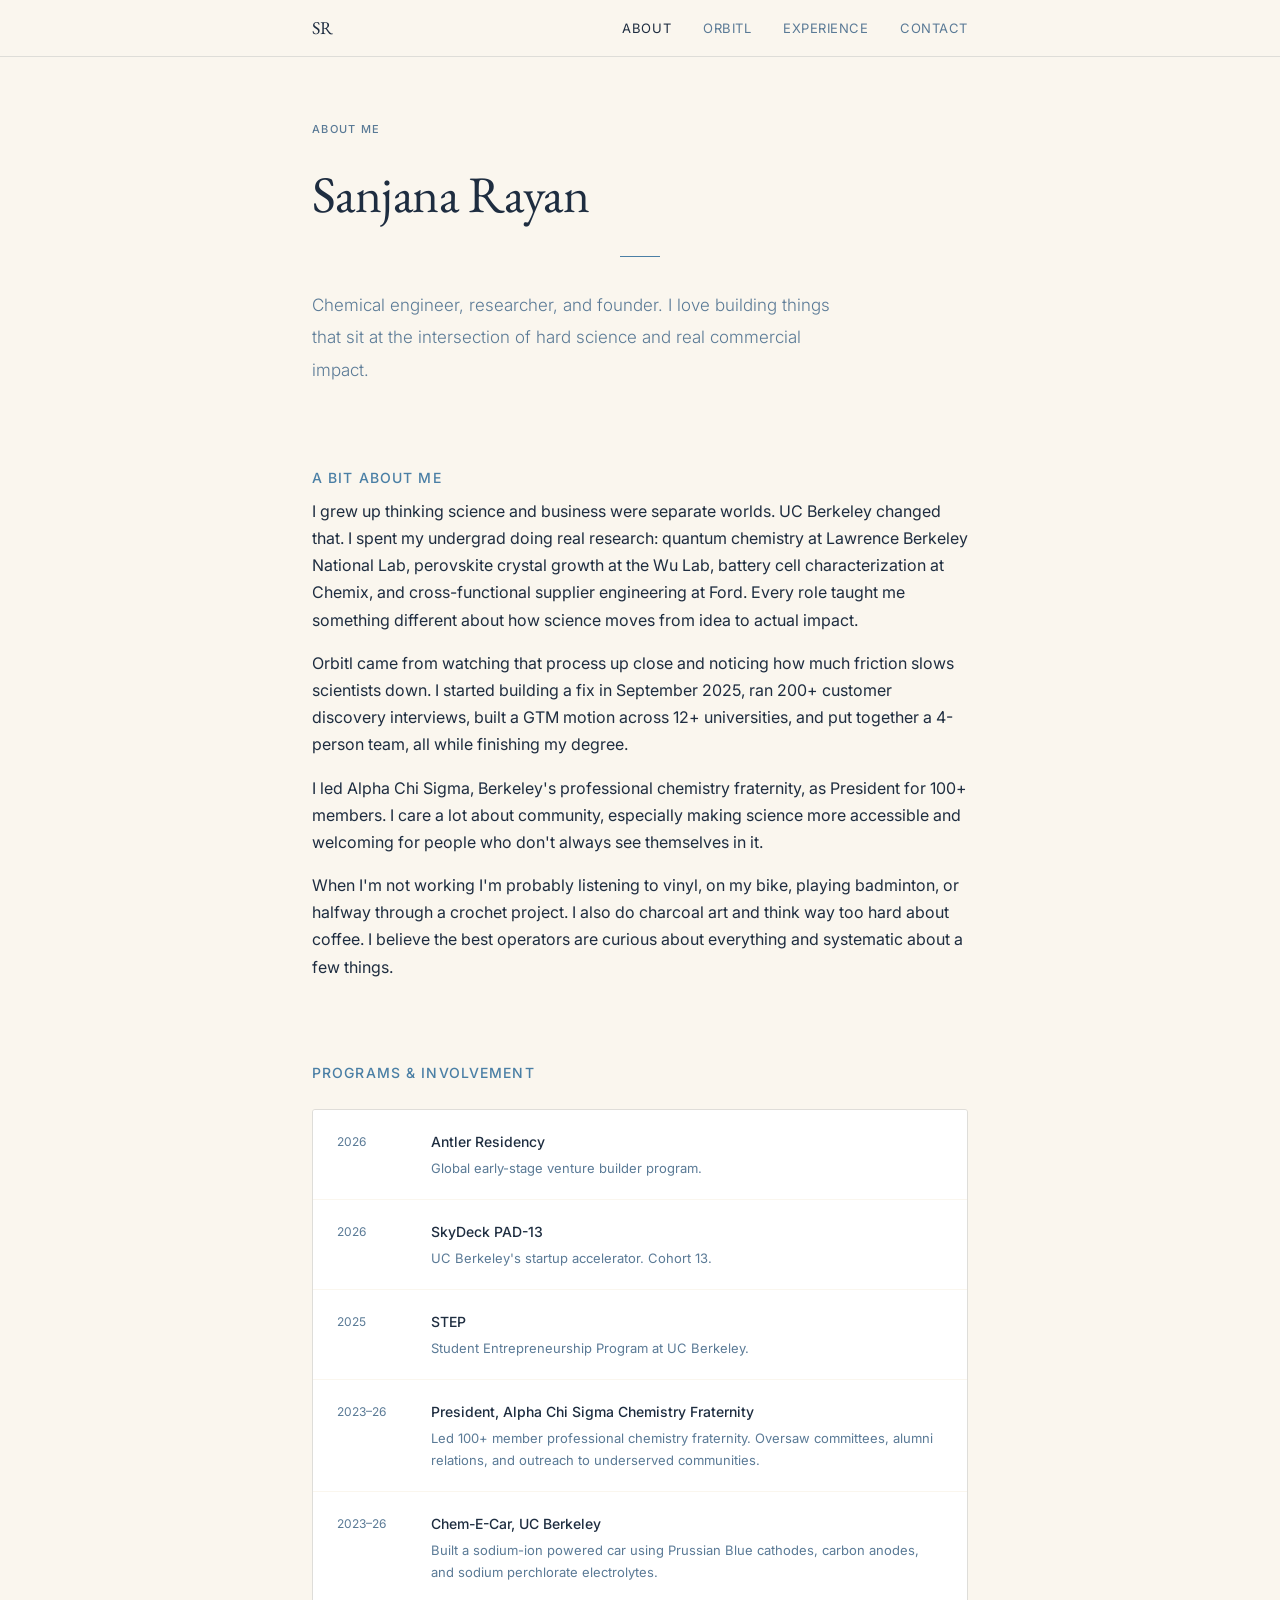
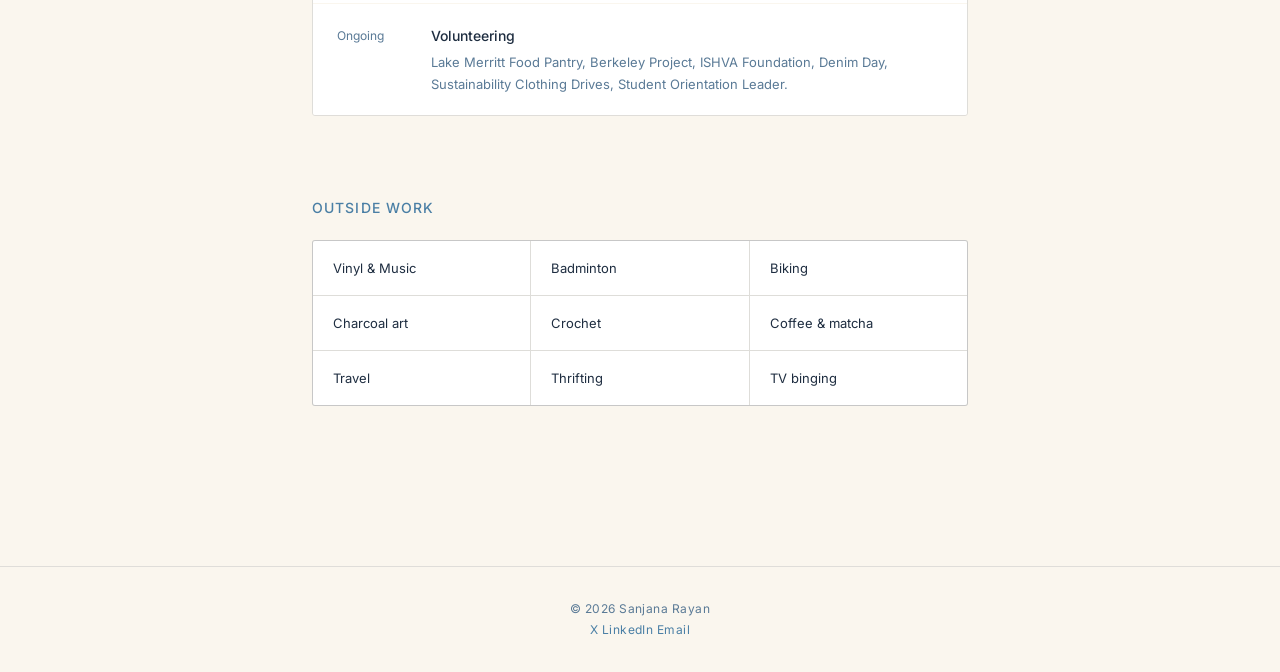
==== commit 4ea47e46: "update site" ====
--- a/about.html
+++ b/about.html
@@ -138,36 +138,6 @@
   </div>
 
   <div class="section">
-    <h3>What I'm good at</h3>
-    <div class="skills-grid">
-      <div class="skill-cell">
-        <p class="skill-cell-label">GTM &amp; Sales</p>
-        <p>B2B sales cycles, dual-track GTM, cold outreach and sequencing, pilot-to-conversion design, objection mapping, CRM management, Apollo, AI-assisted personalization</p>
-      </div>
-      <div class="skill-cell">
-        <p class="skill-cell-label">Research &amp; Analysis</p>
-        <p>HPC quantum chemistry workflows, computational chemistry (AutoTS, Jaguar), photoluminescence spectroscopy, Voigt profile fitting, experimental data pipeline design</p>
-      </div>
-      <div class="skill-cell">
-        <p class="skill-cell-label">Fundraising &amp; Finance</p>
-        <p>Pre-seed SAFE execution, ARR modeling, burn rate, unit economics, investor decks, milestone-based pricing, NDA drafting, pilot agreement structuring</p>
-      </div>
-      <div class="skill-cell">
-        <p class="skill-cell-label">Leadership &amp; Ops</p>
-        <p>Team building, intern hiring and management, committee oversight, cross-functional coordination, sprint prioritization, onboarding flow design</p>
-      </div>
-      <div class="skill-cell">
-        <p class="skill-cell-label">Technical</p>
-        <p>Python (Pandas, Plotly Express), MATLAB, GROMACS, HPC workflow management, Raman spectroscopy, cell performance and cycle life testing, CAD, CT scan analysis</p>
-      </div>
-      <div class="skill-cell">
-        <p class="skill-cell-label">Domain Knowledge</p>
-        <p>Battery electrochemistry, SEI chemistry, Li-ion cell characterization (18650, 2170, 46XX), perovskite crystal growth, photovoltaic materials, IPC standards, dip solder processes</p>
-      </div>
-    </div>
-  </div>
-
-  <div class="section">
     <h3>Programs &amp; involvement</h3>
     <div class="accolade-list">
       <div class="accolade">
@@ -225,7 +195,8 @@
       <div class="interest-cell"><p class="interest-name">Crochet</p></div>
       <div class="interest-cell"><p class="interest-name">Coffee &amp; matcha</p></div>
       <div class="interest-cell"><p class="interest-name">Travel</p></div>
-      <div class="interest-cell"><p class="interest-name">Fashion sustainability</p></div>
+     <div class="interest-cell"><p class="interest-name">Thrifting</p></div>
+     <div class="interest-cell"><p class="interest-name">TV binging</p></div>
     </div>
   </div>
 
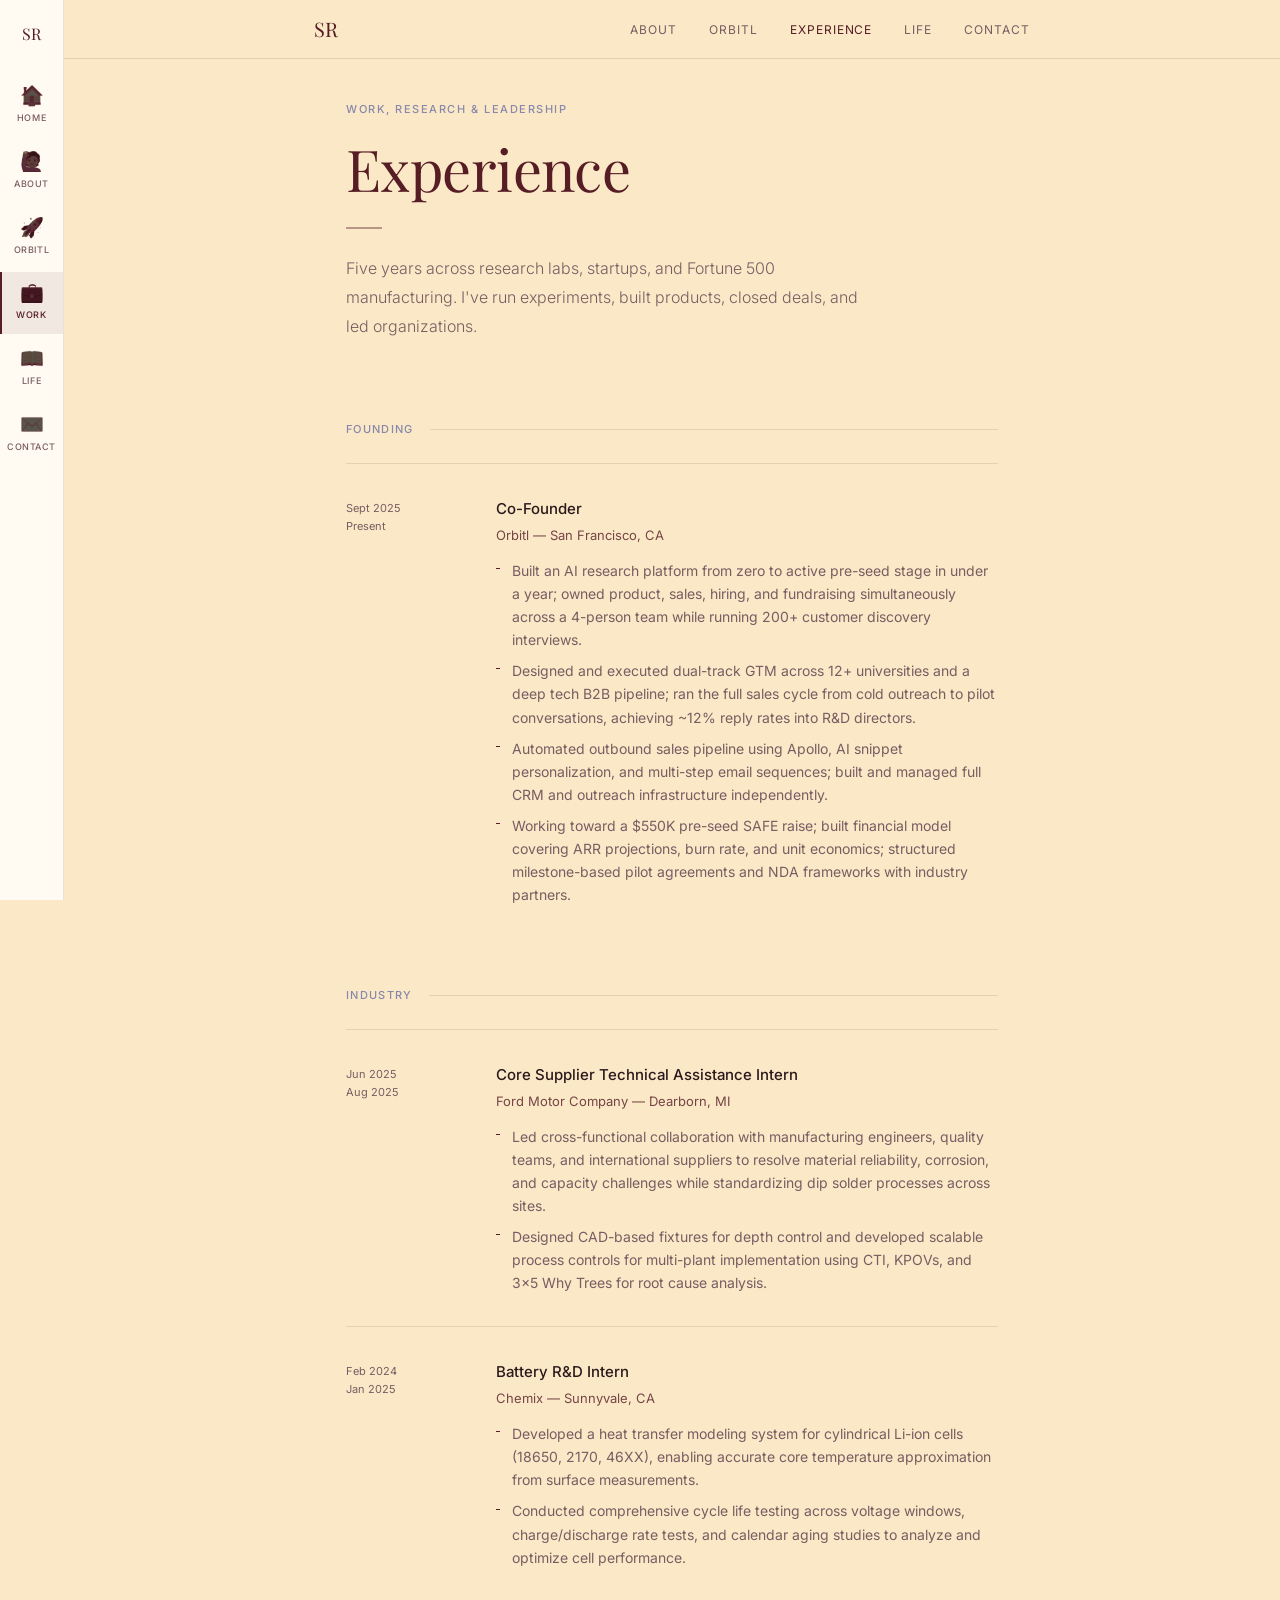
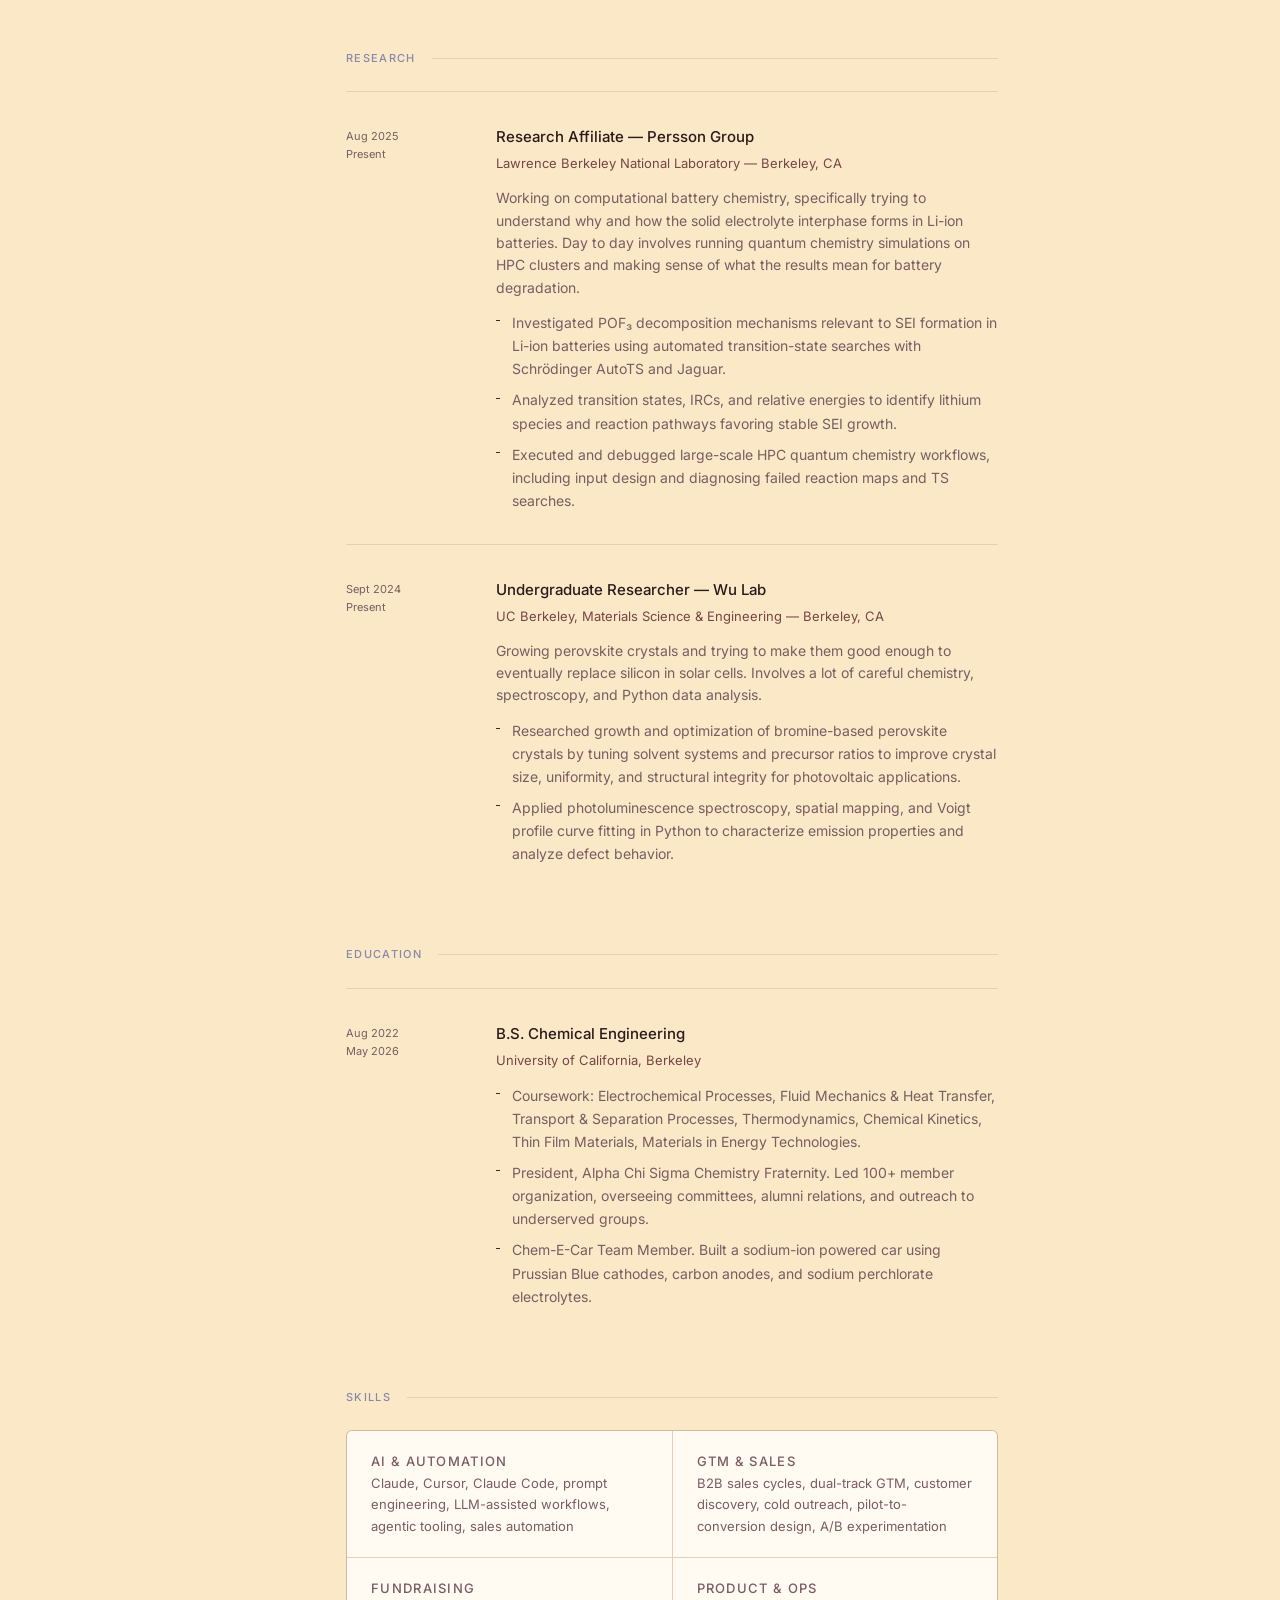
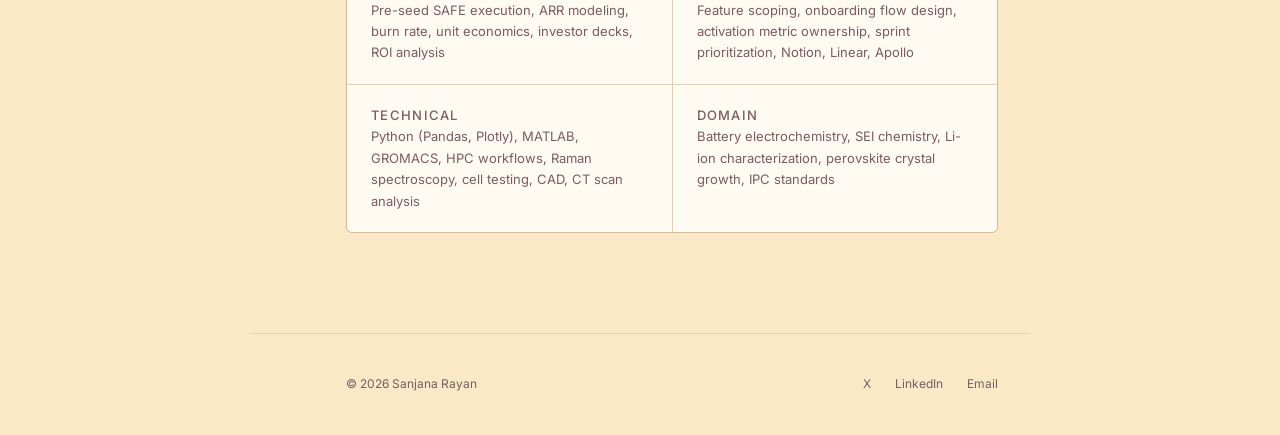
==== commit 1a68742e: "redesign" ====
--- a/about.html
+++ b/about.html
@@ -3,201 +3,153 @@
 <head>
   <meta charset="UTF-8">
   <meta name="viewport" content="width=device-width, initial-scale=1.0">
-  <title>About — Sanjana Rayan</title>
+  <title>Experience — Sanjana Rayan</title>
   <link rel="stylesheet" href="style.css">
   <style>
-    .skills-grid {
-      display: grid;
-      grid-template-columns: repeat(2, 1fr);
-      gap: 1px;
-      background: var(--border);
-      border: 1px solid var(--border);
-      border-radius: 3px;
-      overflow: hidden;
-      margin-top: 1.5rem;
-    }
-
-    .skill-cell { background: #fff; padding: 1.25rem 1.5rem; }
-
-    .skill-cell-label {
-      font-size: 10px;
-      font-weight: 500;
-      letter-spacing: 0.1em;
-      text-transform: uppercase;
-      color: var(--accent);
-      margin-bottom: 0.5rem;
-    }
-
+    .skills-grid { display: grid; grid-template-columns: repeat(2, 1fr); gap: 1px; background: var(--border); border: 1px solid var(--border); border-radius: 6px; overflow: hidden; margin-top: 1.5rem; }
+    .skill-cell { background: var(--white); padding: 1.25rem 1.5rem; }
+    .skill-cell-label { font-size: 10px; font-weight: 500; letter-spacing: 0.1em; text-transform: uppercase; color: var(--slate-dk); margin-bottom: 0.5rem; }
     .skill-cell p { font-size: 13px; color: var(--muted); margin: 0; line-height: 1.65; }
-
-    .accolade-list {
-      margin-top: 1.5rem;
-      display: flex;
-      flex-direction: column;
-      gap: 1px;
-      border: 1px solid var(--border);
-      border-radius: 3px;
-      overflow: hidden;
-    }
-
-    .accolade {
-      background: #fff;
-      padding: 1.25rem 1.5rem;
-      display: grid;
-      grid-template-columns: 70px 1fr;
-      gap: 0 1.5rem;
-      align-items: start;
-    }
-
-    .accolade-year { font-size: 12px; color: var(--muted); padding-top: 2px; }
-    .accolade-title { font-weight: 500; font-size: 14px; color: var(--navy); margin-bottom: 0.2rem; }
-    .accolade-sub { font-size: 13px; color: var(--muted); margin: 0; }
-
-    .interest-grid {
-      margin-top: 1.25rem;
-      display: grid;
-      grid-template-columns: repeat(3, 1fr);
-      gap: 1px;
-      background: var(--border);
-      border: 1px solid var(--border);
-      border-radius: 3px;
-      overflow: hidden;
-    }
-
-    .interest-cell {
-      background: #fff;
-      padding: 1rem 1.25rem;
-    }
-
-    .interest-name {
-      font-size: 13px;
-      font-weight: 400;
-      color: var(--navy);
-      margin: 0;
-    }
-
-    @media (max-width: 540px) {
-      .skills-grid { grid-template-columns: 1fr; }
-      .accolade { grid-template-columns: 1fr; gap: 0.25rem; }
-      .interest-grid { grid-template-columns: repeat(2, 1fr); }
-    }
+    @media (max-width: 540px) { .skills-grid { grid-template-columns: 1fr; } }
   </style>
 </head>
 <body>
-
+<div class="sidebar">
+  <a class="sidebar-logo" href="index.html">SR</a>
+  <a class="sidebar-link " href="index.html">
+    <span class="sidebar-emoji">🏠</span>
+    <span class="sidebar-label">Home</span>
+  </a>
+  <a class="sidebar-link " href="about.html">
+    <span class="sidebar-emoji">🙋</span>
+    <span class="sidebar-label">About</span>
+  </a>
+  <a class="sidebar-link " href="orbitl.html">
+    <span class="sidebar-emoji">🚀</span>
+    <span class="sidebar-label">Orbitl</span>
+  </a>
+  <a class="sidebar-link active" href="experience.html">
+    <span class="sidebar-emoji">💼</span>
+    <span class="sidebar-label">Work</span>
+  </a>
+  <a class="sidebar-link " href="life.html">
+    <span class="sidebar-emoji">📖</span>
+    <span class="sidebar-label">Life</span>
+  </a>
+  <a class="sidebar-link " href="contact.html">
+    <span class="sidebar-emoji">✉️</span>
+    <span class="sidebar-label">Contact</span>
+  </a>
+</div>
 <nav>
   <div class="nav-inner">
     <a class="nav-logo" href="index.html">SR</a>
     <ul class="nav-links">
-      <li><a href="about.html" class="active">About</a></li>
+      <li><a href="about.html">About</a></li>
       <li><a href="orbitl.html">Orbitl</a></li>
-      <li><a href="experience.html">Experience</a></li>
+      <li><a href="experience.html" class="active">Experience</a></li>
+      <li><a href="life.html">Life</a></li>
       <li><a href="contact.html">Contact</a></li>
     </ul>
   </div>
 </nav>
 
 <div class="page">
-
   <div class="section">
-    <p class="eyebrow">About me</p>
-    <h1>Sanjana Rayan</h1>
+    <p class="eyebrow">Work, Research &amp; Leadership</p>
+    <h1>Experience</h1>
     <div class="divider"></div>
-    <p style="font-size:17px; font-weight:300; color:var(--muted); max-width:540px; line-height:1.9;">
-      Chemical engineer, researcher, and founder. I love building things that sit at the
-      intersection of hard science and real commercial impact.
-    </p>
+    <p style="font-size:16px; font-weight:300; color:var(--muted); max-width:520px; line-height:1.8;">Five years across research labs, startups, and Fortune 500 manufacturing. I've run experiments, built products, closed deals, and led organizations.</p>
   </div>
 
-  <div class="section">
-    <h3>A bit about me</h3>
-    <p>
-      I grew up thinking science and business were separate worlds. UC Berkeley changed that.
-      I spent my undergrad doing real research: quantum chemistry at Lawrence Berkeley National Lab,
-      perovskite crystal growth at the Wu Lab, battery cell characterization at Chemix, and
-      cross-functional supplier engineering at Ford. Every role taught me something different
-      about how science moves from idea to actual impact.
-    </p>
-    <p>
-      Orbitl came from watching that process up close and noticing how much friction slows
-      scientists down. I started building a fix in September 2025, ran 200+ customer discovery
-      interviews, built a GTM motion across 12+ universities, and put together a 4-person team,
-      all while finishing my degree.
-    </p>
-    <p>
-      I led Alpha Chi Sigma, Berkeley's professional chemistry fraternity, as President for 100+
-      members. I care a lot about community, especially making science more accessible and
-      welcoming for people who don't always see themselves in it.
-    </p>
-    <p>
-      When I'm not working I'm probably listening to vinyl, on my bike, playing badminton, or
-      halfway through a crochet project. I also do charcoal art and think way too hard about
-      coffee. I believe the best operators are curious about everything and systematic about
-      a few things.
-    </p>
-  </div>
-
-  <div class="section">
-    <h3>Programs &amp; involvement</h3>
-    <div class="accolade-list">
-      <div class="accolade">
-        <span class="accolade-year">2026</span>
-        <div>
-          <p class="accolade-title">Antler Residency</p>
-          <p class="accolade-sub">Global early-stage venture builder program.</p>
-        </div>
-      </div>
-      <div class="accolade">
-        <span class="accolade-year">2026</span>
-        <div>
-          <p class="accolade-title">SkyDeck PAD-13</p>
-          <p class="accolade-sub">UC Berkeley's startup accelerator. Cohort 13.</p>
-        </div>
-      </div>
-      <div class="accolade">
-        <span class="accolade-year">2025</span>
-        <div>
-          <p class="accolade-title">STEP</p>
-          <p class="accolade-sub">Student Entrepreneurship Program at UC Berkeley.</p>
-        </div>
-      </div>
-      <div class="accolade">
-        <span class="accolade-year">2023&ndash;26</span>
-        <div>
-          <p class="accolade-title">President, Alpha Chi Sigma Chemistry Fraternity</p>
-          <p class="accolade-sub">Led 100+ member professional chemistry fraternity. Oversaw committees, alumni relations, and outreach to underserved communities.</p>
-        </div>
-      </div>
-      <div class="accolade">
-        <span class="accolade-year">2023&ndash;26</span>
-        <div>
-          <p class="accolade-title">Chem-E-Car, UC Berkeley</p>
-          <p class="accolade-sub">Built a sodium-ion powered car using Prussian Blue cathodes, carbon anodes, and sodium perchlorate electrolytes.</p>
-        </div>
-      </div>
-      <div class="accolade">
-        <span class="accolade-year">Ongoing</span>
-        <div>
-          <p class="accolade-title">Volunteering</p>
-          <p class="accolade-sub">Lake Merritt Food Pantry, Berkeley Project, ISHVA Foundation, Denim Day, Sustainability Clothing Drives, Student Orientation Leader.</p>
-        </div>
-      </div>
+  <div class="section-divider"><h3>Founding</h3></div>
+  <div class="exp-item">
+    <div class="exp-date">Sept 2025<br>Present</div>
+    <div>
+      <p class="exp-title">Co-Founder</p>
+      <p class="exp-org">Orbitl &mdash; San Francisco, CA</p>
+      <ul class="exp-bullets">
+        <li>Built an AI research platform from zero to active pre-seed stage in under a year; owned product, sales, hiring, and fundraising simultaneously across a 4-person team while running 200+ customer discovery interviews.</li>
+        <li>Designed and executed dual-track GTM across 12+ universities and a deep tech B2B pipeline; ran the full sales cycle from cold outreach to pilot conversations, achieving ~12% reply rates into R&amp;D directors.</li>
+        <li>Automated outbound sales pipeline using Apollo, AI snippet personalization, and multi-step email sequences; built and managed full CRM and outreach infrastructure independently.</li>
+        <li>Working toward a $550K pre-seed SAFE raise; built financial model covering ARR projections, burn rate, and unit economics; structured milestone-based pilot agreements and NDA frameworks with industry partners.</li>
+      </ul>
     </div>
   </div>
 
-  <div class="section">
-    <h3>Outside work</h3>
-    <div class="interest-grid">
-      <div class="interest-cell"><p class="interest-name">Vinyl &amp; Music</p></div>
-      <div class="interest-cell"><p class="interest-name">Badminton</p></div>
-      <div class="interest-cell"><p class="interest-name">Biking</p></div>
-      <div class="interest-cell"><p class="interest-name">Charcoal art</p></div>
-      <div class="interest-cell"><p class="interest-name">Crochet</p></div>
-      <div class="interest-cell"><p class="interest-name">Coffee &amp; matcha</p></div>
-      <div class="interest-cell"><p class="interest-name">Travel</p></div>
-     <div class="interest-cell"><p class="interest-name">Thrifting</p></div>
-     <div class="interest-cell"><p class="interest-name">TV binging</p></div>
+  <div class="section-divider"><h3>Industry</h3></div>
+  <div class="exp-item">
+    <div class="exp-date">Jun 2025<br>Aug 2025</div>
+    <div>
+      <p class="exp-title">Core Supplier Technical Assistance Intern</p>
+      <p class="exp-org">Ford Motor Company &mdash; Dearborn, MI</p>
+      <ul class="exp-bullets">
+        <li>Led cross-functional collaboration with manufacturing engineers, quality teams, and international suppliers to resolve material reliability, corrosion, and capacity challenges while standardizing dip solder processes across sites.</li>
+        <li>Designed CAD-based fixtures for depth control and developed scalable process controls for multi-plant implementation using CTI, KPOVs, and 3x5 Why Trees for root cause analysis.</li>
+      </ul>
     </div>
+  </div>
+  <div class="exp-item">
+    <div class="exp-date">Feb 2024<br>Jan 2025</div>
+    <div>
+      <p class="exp-title">Battery R&amp;D Intern</p>
+      <p class="exp-org">Chemix &mdash; Sunnyvale, CA</p>
+      <ul class="exp-bullets">
+        <li>Developed a heat transfer modeling system for cylindrical Li-ion cells (18650, 2170, 46XX), enabling accurate core temperature approximation from surface measurements.</li>
+        <li>Conducted comprehensive cycle life testing across voltage windows, charge/discharge rate tests, and calendar aging studies to analyze and optimize cell performance.</li>
+      </ul>
+    </div>
+  </div>
+
+  <div class="section-divider"><h3>Research</h3></div>
+  <div class="exp-item">
+    <div class="exp-date">Aug 2025<br>Present</div>
+    <div>
+      <p class="exp-title">Research Affiliate &mdash; Persson Group</p>
+      <p class="exp-org">Lawrence Berkeley National Laboratory &mdash; Berkeley, CA</p>
+      <p style="font-size:14px; color:var(--muted); margin-bottom:0.75rem; line-height:1.6;">Working on computational battery chemistry, specifically trying to understand why and how the solid electrolyte interphase forms in Li-ion batteries. Day to day involves running quantum chemistry simulations on HPC clusters and making sense of what the results mean for battery degradation.</p>
+      <ul class="exp-bullets">
+        <li>Investigated POF&#x2083; decomposition mechanisms relevant to SEI formation in Li-ion batteries using automated transition-state searches with Schr&ouml;dinger AutoTS and Jaguar.</li>
+        <li>Analyzed transition states, IRCs, and relative energies to identify lithium species and reaction pathways favoring stable SEI growth.</li>
+        <li>Executed and debugged large-scale HPC quantum chemistry workflows, including input design and diagnosing failed reaction maps and TS searches.</li>
+      </ul>
+    </div>
+  </div>
+  <div class="exp-item">
+    <div class="exp-date">Sept 2024<br>Present</div>
+    <div>
+      <p class="exp-title">Undergraduate Researcher &mdash; Wu Lab</p>
+      <p class="exp-org">UC Berkeley, Materials Science &amp; Engineering &mdash; Berkeley, CA</p>
+      <p style="font-size:14px; color:var(--muted); margin-bottom:0.75rem; line-height:1.6;">Growing perovskite crystals and trying to make them good enough to eventually replace silicon in solar cells. Involves a lot of careful chemistry, spectroscopy, and Python data analysis.</p>
+      <ul class="exp-bullets">
+        <li>Researched growth and optimization of bromine-based perovskite crystals by tuning solvent systems and precursor ratios to improve crystal size, uniformity, and structural integrity for photovoltaic applications.</li>
+        <li>Applied photoluminescence spectroscopy, spatial mapping, and Voigt profile curve fitting in Python to characterize emission properties and analyze defect behavior.</li>
+      </ul>
+    </div>
+  </div>
+
+  <div class="section-divider"><h3>Education</h3></div>
+  <div class="exp-item">
+    <div class="exp-date">Aug 2022<br>May 2026</div>
+    <div>
+      <p class="exp-title">B.S. Chemical Engineering</p>
+      <p class="exp-org">University of California, Berkeley</p>
+      <ul class="exp-bullets">
+        <li>Coursework: Electrochemical Processes, Fluid Mechanics &amp; Heat Transfer, Transport &amp; Separation Processes, Thermodynamics, Chemical Kinetics, Thin Film Materials, Materials in Energy Technologies.</li>
+        <li>President, Alpha Chi Sigma Chemistry Fraternity. Led 100+ member organization, overseeing committees, alumni relations, and outreach to underserved groups.</li>
+        <li>Chem-E-Car Team Member. Built a sodium-ion powered car using Prussian Blue cathodes, carbon anodes, and sodium perchlorate electrolytes.</li>
+      </ul>
+    </div>
+  </div>
+
+  <div class="section-divider"><h3>Skills</h3></div>
+  <div class="skills-grid">
+    <div class="skill-cell"><p class="skill-cell-label">AI &amp; Automation</p><p>Claude, Cursor, Claude Code, prompt engineering, LLM-assisted workflows, agentic tooling, sales automation</p></div>
+    <div class="skill-cell"><p class="skill-cell-label">GTM &amp; Sales</p><p>B2B sales cycles, dual-track GTM, customer discovery, cold outreach, pilot-to-conversion design, A/B experimentation</p></div>
+    <div class="skill-cell"><p class="skill-cell-label">Fundraising</p><p>Pre-seed SAFE execution, ARR modeling, burn rate, unit economics, investor decks, ROI analysis</p></div>
+    <div class="skill-cell"><p class="skill-cell-label">Product &amp; Ops</p><p>Feature scoping, onboarding flow design, activation metric ownership, sprint prioritization, Notion, Linear, Apollo</p></div>
+    <div class="skill-cell"><p class="skill-cell-label">Technical</p><p>Python (Pandas, Plotly), MATLAB, GROMACS, HPC workflows, Raman spectroscopy, cell testing, CAD, CT scan analysis</p></div>
+    <div class="skill-cell"><p class="skill-cell-label">Domain</p><p>Battery electrochemistry, SEI chemistry, Li-ion characterization, perovskite crystal growth, IPC standards</p></div>
   </div>
 
 </div>
@@ -210,6 +162,5 @@
     <a href="mailto:sanjanarayan@berkeley.edu">Email</a>
   </div>
 </footer>
-
 </body>
 </html>
--- a/style.css
+++ b/style.css
@@ -1,179 +1,222 @@
-@import url('https://fonts.googleapis.com/css2?family=EB+Garamond:ital,wght@0,400;0,500;1,400&family=Inter:wght@300;400;500&display=swap');
+@import url('https://fonts.googleapis.com/css2?family=Playfair+Display:ital,wght@0,400;0,500;1,400&family=Inter:wght@300;400;500&display=swap');
 
 *, *::before, *::after { box-sizing: border-box; margin: 0; padding: 0; }
 
 :root {
-  --navy:   #1E2D40;
-  --mid:    #2C4A6E;
-  --accent: #4A7FA5;
-  --cream:  #FAF6EE;
-  --sand:   #F0E8D5;
-  --text:   #1E2D40;
-  --muted:  #5A7A96;
-  --border: rgba(30,45,64,0.12);
+  --beige:    #FAE8C7;
+  --beige-dk: #F0D9A8;
+  --bordeaux: #561D25;
+  --slate:    #B8B8D1;
+  --slate-dk: #8888AA;
+  --text:     #2A1A1C;
+  --muted:    #7A5C62;
+  --border:   rgba(86,29,37,0.12);
+  --white:    #FFFAF2;
+  --sidebar-w: 64px;
 }
 
 html { scroll-behavior: smooth; }
 
 body {
   font-family: 'Inter', sans-serif;
-  background: var(--cream);
+  background: var(--beige);
   color: var(--text);
   font-size: 16px;
   line-height: 1.7;
   min-height: 100vh;
 }
 
-/* NAV */
+/* TOP NAV */
 nav {
   position: fixed;
-  top: 0; left: 0; right: 0;
+  top: 0;
+  left: var(--sidebar-w);
+  right: 0;
   z-index: 100;
-  background: rgba(250,246,238,0.92);
-  backdrop-filter: blur(8px);
+  background: rgba(250,232,199,0.95);
+  backdrop-filter: blur(12px);
   border-bottom: 1px solid var(--border);
 }
 
 .nav-inner {
-  max-width: 720px;
+  max-width: 780px;
   margin: 0 auto;
   padding: 0 2rem;
-  height: 56px;
+  height: 58px;
   display: flex;
   align-items: center;
   justify-content: space-between;
 }
 
 .nav-logo {
-  font-family: 'EB Garamond', serif;
-  font-size: 18px;
-  color: var(--navy);
-  text-decoration: none;
-  letter-spacing: 0.01em;
-}
-
-.nav-links {
-  display: flex;
-  gap: 2rem;
-  list-style: none;
-}
+  font-family: 'Playfair Display', serif;
+  font-size: 20px;
+  color: var(--bordeaux);
+  text-decoration: none;
+}
+
+.nav-links { display: flex; gap: 2rem; list-style: none; }
 
 .nav-links a {
-  font-size: 13px;
+  font-size: 12px;
   font-weight: 400;
   color: var(--muted);
   text-decoration: none;
-  letter-spacing: 0.04em;
+  letter-spacing: 0.08em;
   text-transform: uppercase;
   transition: color 0.2s;
 }
 
-.nav-links a:hover,
-.nav-links a.active { color: var(--navy); }
-
-/* PAGE WRAPPER */
+.nav-links a:hover, .nav-links a.active { color: var(--bordeaux); }
+
+/* SIDEBAR */
+.sidebar {
+  position: fixed;
+  top: 0;
+  left: 0;
+  bottom: 0;
+  width: var(--sidebar-w);
+  background: var(--white);
+  border-right: 1px solid var(--border);
+  z-index: 200;
+  display: flex;
+  flex-direction: column;
+  align-items: center;
+  padding: 1.25rem 0;
+  gap: 0.25rem;
+}
+
+.sidebar-logo {
+  font-family: 'Playfair Display', serif;
+  font-size: 16px;
+  color: var(--bordeaux);
+  text-decoration: none;
+  margin-bottom: 1.5rem;
+  letter-spacing: 0.02em;
+}
+
+.sidebar-link {
+  display: flex;
+  flex-direction: column;
+  align-items: center;
+  gap: 0.3rem;
+  padding: 0.7rem 0.5rem;
+  width: 100%;
+  text-decoration: none;
+  border-radius: 0;
+  transition: background 0.15s;
+  position: relative;
+}
+
+.sidebar-link:hover { background: rgba(86,29,37,0.05); text-decoration: none; }
+
+.sidebar-link.active { background: rgba(86,29,37,0.08); }
+.sidebar-link.active::before {
+  content: '';
+  position: absolute;
+  left: 0; top: 0; bottom: 0;
+  width: 2px;
+  background: var(--bordeaux);
+}
+
+.sidebar-emoji {
+  font-size: 1.2rem;
+  line-height: 1;
+  filter: grayscale(1) sepia(1) saturate(4) hue-rotate(300deg) brightness(0.35);
+}
+
+.sidebar-label {
+  font-size: 9px;
+  font-weight: 500;
+  letter-spacing: 0.06em;
+  text-transform: uppercase;
+  color: var(--muted);
+}
+
+.sidebar-link.active .sidebar-label { color: var(--bordeaux); }
+
+/* PAGE */
 .page {
-  max-width: 720px;
+  max-width: 780px;
   margin: 0 auto;
-  padding: 120px 2rem 80px;
-}
-
-/* TYPOGRAPHY */
+  padding: 100px 2rem 100px calc(var(--sidebar-w) + 2rem);
+}
+
+/* TYPE */
 h1 {
-  font-family: 'EB Garamond', serif;
-  font-size: clamp(2.2rem, 5vw, 3.2rem);
+  font-family: 'Playfair Display', serif;
+  font-size: clamp(2.4rem, 5vw, 3.6rem);
   font-weight: 400;
-  line-height: 1.2;
-  color: var(--navy);
+  line-height: 1.15;
+  color: var(--bordeaux);
   letter-spacing: -0.01em;
 }
 
 h2 {
-  font-family: 'EB Garamond', serif;
-  font-size: 1.6rem;
+  font-family: 'Playfair Display', serif;
+  font-size: 1.8rem;
   font-weight: 400;
-  color: var(--navy);
-  margin-bottom: 1.2rem;
+  color: var(--bordeaux);
+  margin-bottom: 1rem;
 }
 
 h3 {
-  font-size: 14px;
-  font-weight: 500;
-  letter-spacing: 0.08em;
-  text-transform: uppercase;
-  color: var(--accent);
-  margin-bottom: 0.5rem;
-}
-
-p { color: var(--text); margin-bottom: 1rem; }
-p:last-child { margin-bottom: 0; }
-
-a { color: var(--accent); text-decoration: none; }
-a:hover { text-decoration: underline; }
-
-/* DIVIDER */
-.divider {
-  width: 40px;
-  height: 1px;
-  background: var(--accent);
-  margin: 2rem auto;
-}
-
-/* SECTION */
-.section { margin-bottom: 5rem; }
-
-/* EYEBROW */
-.eyebrow {
   font-size: 11px;
   font-weight: 500;
   letter-spacing: 0.12em;
   text-transform: uppercase;
-  color: var(--muted);
-  margin-bottom: 1.5rem;
-}
-
-/* TAG */
-.tag {
-  display: inline-block;
-  font-size: 11px;
-  font-weight: 500;
-  letter-spacing: 0.06em;
-  text-transform: uppercase;
-  color: var(--accent);
-  background: rgba(74,127,165,0.1);
-  padding: 3px 10px;
-  border-radius: 2px;
-  margin-right: 6px;
-  margin-bottom: 6px;
-}
-
-/* CARD */
-.card {
-  border: 1px solid var(--border);
-  border-radius: 4px;
-  padding: 1.5rem;
-  margin-bottom: 1rem;
-  background: #fff;
-}
-
-.card-meta {
-  font-size: 12px;
-  color: var(--muted);
-  margin-bottom: 0.4rem;
-}
-
-/* FOOTER */
-footer {
-  border-top: 1px solid var(--border);
-  padding: 2rem;
-  text-align: center;
-  font-size: 12px;
-  color: var(--muted);
-  letter-spacing: 0.04em;
-}
-
-/* MOBILE */
-@media (max-width: 600px) {
+  color: var(--slate-dk);
+  margin-bottom: 1.2rem;
+}
+
+p { color: var(--text); margin-bottom: 1rem; }
+p:last-child { margin-bottom: 0; }
+a { color: var(--bordeaux); text-decoration: none; }
+a:hover { text-decoration: underline; }
+
+.divider { width: 36px; height: 2px; background: var(--bordeaux); margin: 1.6rem 0; opacity: 0.4; }
+.section { margin-bottom: 5rem; }
+.eyebrow { font-size: 11px; font-weight: 500; letter-spacing: 0.14em; text-transform: uppercase; color: var(--slate-dk); margin-bottom: 1rem; }
+
+.card { background: var(--white); border: 1px solid var(--border); border-radius: 6px; padding: 1.5rem 1.75rem; margin-bottom: 1px; transition: border-color 0.2s; }
+.card:hover { border-color: rgba(86,29,37,0.25); }
+
+.tag { display: inline-block; font-size: 11px; font-weight: 500; letter-spacing: 0.06em; text-transform: uppercase; color: var(--bordeaux); background: rgba(86,29,37,0.07); border: 1px solid rgba(86,29,37,0.15); padding: 4px 10px; border-radius: 2px; margin-right: 6px; margin-bottom: 6px; }
+
+.btn-primary { display: inline-block; padding: 11px 26px; background: var(--bordeaux); color: var(--beige); font-size: 12px; font-weight: 500; letter-spacing: 0.08em; text-transform: uppercase; border-radius: 3px; text-decoration: none; transition: opacity 0.2s; }
+.btn-primary:hover { opacity: 0.85; text-decoration: none; }
+
+.btn-secondary { display: inline-block; padding: 11px 26px; border: 1px solid rgba(86,29,37,0.3); color: var(--bordeaux); font-size: 12px; font-weight: 500; letter-spacing: 0.08em; text-transform: uppercase; border-radius: 3px; text-decoration: none; transition: border-color 0.2s; }
+.btn-secondary:hover { border-color: var(--bordeaux); text-decoration: none; }
+
+.section-rule { display: grid; grid-template-columns: 1fr auto 1fr; align-items: center; gap: 1.5rem; margin: 0 0 3rem; color: var(--slate-dk); font-size: 11px; letter-spacing: 0.1em; text-transform: uppercase; }
+.section-rule::before, .section-rule::after { content: ''; height: 1px; background: var(--border); }
+
+.exp-item { display: grid; grid-template-columns: 110px 1fr; gap: 0 2.5rem; padding: 2rem 0; border-top: 1px solid var(--border); }
+.exp-item:last-child { border-bottom: 1px solid var(--border); }
+.exp-date { font-size: 11px; color: var(--muted); padding-top: 4px; line-height: 1.6; }
+.exp-title { font-weight: 500; font-size: 15px; color: var(--text); margin-bottom: 0.15rem; }
+.exp-org { font-size: 13px; color: var(--bordeaux); margin-bottom: 0.8rem; opacity: 0.8; }
+.exp-bullets { list-style: none; padding: 0; margin: 0; }
+.exp-bullets li { font-size: 14px; color: var(--muted); line-height: 1.65; padding-left: 1rem; position: relative; margin-bottom: 0.5rem; }
+.exp-bullets li::before { content: ''; position: absolute; left: 0; top: 0.65em; width: 4px; height: 1px; background: var(--bordeaux); }
+.exp-bullets li:last-child { margin-bottom: 0; }
+
+.section-divider { margin: 3rem 0 1.5rem; display: flex; align-items: center; gap: 1rem; }
+.section-divider h3 { margin: 0; }
+.section-divider::after { content: ''; flex: 1; height: 1px; background: var(--border); }
+
+footer { border-top: 1px solid var(--border); padding: 2.5rem 2rem 2.5rem calc(var(--sidebar-w) + 2rem); max-width: 780px; margin: 0 auto; display: flex; align-items: center; justify-content: space-between; font-size: 12px; color: var(--muted); }
+.footer-links { display: flex; gap: 1.5rem; }
+.footer-links a { color: var(--muted); font-size: 12px; }
+.footer-links a:hover { color: var(--bordeaux); text-decoration: none; }
+
+@media (max-width: 700px) {
+  :root { --sidebar-w: 0px; }
+  .sidebar { display: none; }
+  nav { left: 0; }
   .nav-links { gap: 1.2rem; }
   .page { padding: 100px 1.25rem 60px; }
-}
+  footer { flex-direction: column; gap: 1rem; text-align: center; padding-left: 1.25rem; }
+  .exp-item { grid-template-columns: 1fr; gap: 0.4rem; }
+}
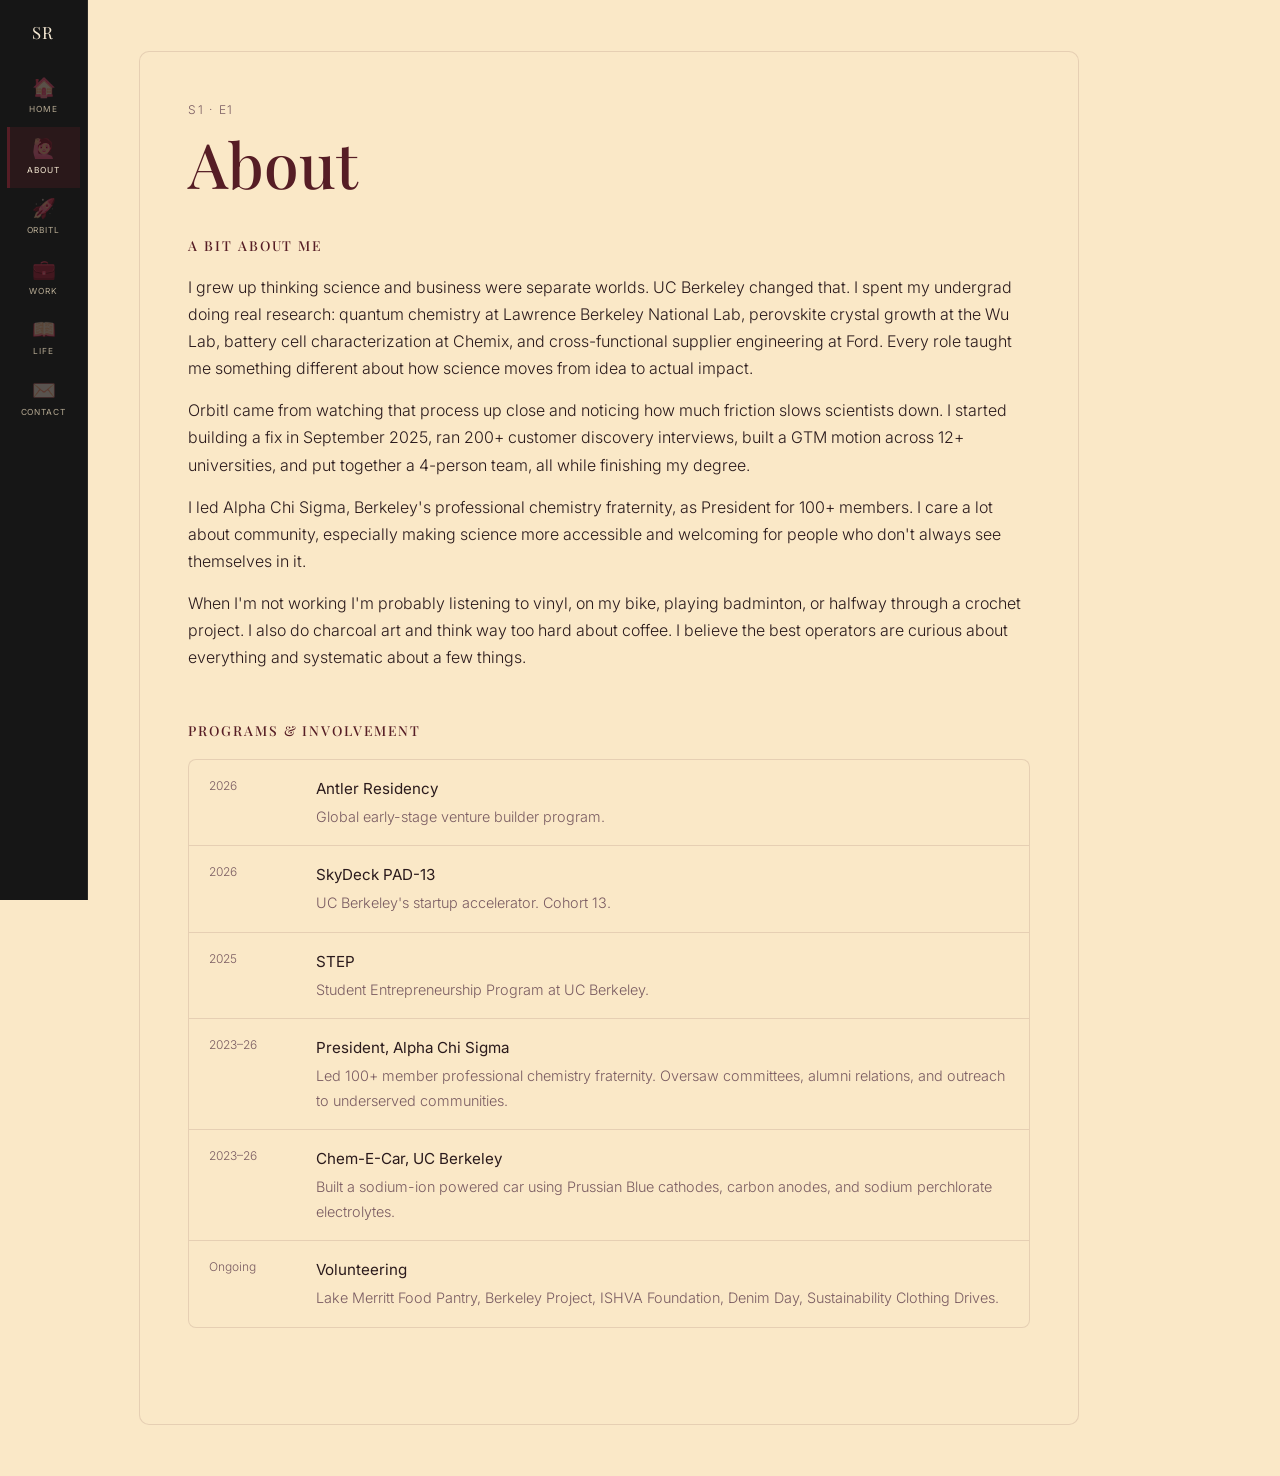
==== commit 5bc6051e: "redesign" ====
--- a/about.html
+++ b/about.html
@@ -3,164 +3,49 @@
 <head>
   <meta charset="UTF-8">
   <meta name="viewport" content="width=device-width, initial-scale=1.0">
-  <title>Experience — Sanjana Rayan</title>
+  <title>About — Sanjana Rayan</title>
   <link rel="stylesheet" href="style.css">
-  <style>
-    .skills-grid { display: grid; grid-template-columns: repeat(2, 1fr); gap: 1px; background: var(--border); border: 1px solid var(--border); border-radius: 6px; overflow: hidden; margin-top: 1.5rem; }
-    .skill-cell { background: var(--white); padding: 1.25rem 1.5rem; }
-    .skill-cell-label { font-size: 10px; font-weight: 500; letter-spacing: 0.1em; text-transform: uppercase; color: var(--slate-dk); margin-bottom: 0.5rem; }
-    .skill-cell p { font-size: 13px; color: var(--muted); margin: 0; line-height: 1.65; }
-    @media (max-width: 540px) { .skills-grid { grid-template-columns: 1fr; } }
-  </style>
 </head>
 <body>
-<div class="sidebar">
-  <a class="sidebar-logo" href="index.html">SR</a>
-  <a class="sidebar-link " href="index.html">
-    <span class="sidebar-emoji">🏠</span>
-    <span class="sidebar-label">Home</span>
-  </a>
-  <a class="sidebar-link " href="about.html">
-    <span class="sidebar-emoji">🙋</span>
-    <span class="sidebar-label">About</span>
-  </a>
-  <a class="sidebar-link " href="orbitl.html">
-    <span class="sidebar-emoji">🚀</span>
-    <span class="sidebar-label">Orbitl</span>
-  </a>
-  <a class="sidebar-link active" href="experience.html">
-    <span class="sidebar-emoji">💼</span>
-    <span class="sidebar-label">Work</span>
-  </a>
-  <a class="sidebar-link " href="life.html">
-    <span class="sidebar-emoji">📖</span>
-    <span class="sidebar-label">Life</span>
-  </a>
-  <a class="sidebar-link " href="contact.html">
-    <span class="sidebar-emoji">✉️</span>
-    <span class="sidebar-label">Contact</span>
-  </a>
-</div>
-<nav>
-  <div class="nav-inner">
-    <a class="nav-logo" href="index.html">SR</a>
-    <ul class="nav-links">
-      <li><a href="about.html">About</a></li>
-      <li><a href="orbitl.html">Orbitl</a></li>
-      <li><a href="experience.html" class="active">Experience</a></li>
-      <li><a href="life.html">Life</a></li>
-      <li><a href="contact.html">Contact</a></li>
-    </ul>
-  </div>
-</nav>
+  <div class="layout">
+    <aside class="sidebar">
+      <a class="sidebar-logo" href="index.html">SR</a>
+      <a class="sidebar-link" href="home.html"><span class="sidebar-emoji">🏠</span><span class="sidebar-label">Home</span></a>
+      <a class="sidebar-link active" href="about.html"><span class="sidebar-emoji">🙋</span><span class="sidebar-label">About</span></a>
+      <a class="sidebar-link" href="orbitl.html"><span class="sidebar-emoji">🚀</span><span class="sidebar-label">Orbitl</span></a>
+      <a class="sidebar-link" href="experience.html"><span class="sidebar-emoji">💼</span><span class="sidebar-label">Work</span></a>
+      <a class="sidebar-link" href="life.html"><span class="sidebar-emoji">📖</span><span class="sidebar-label">Life</span></a>
+      <a class="sidebar-link" href="contact.html"><span class="sidebar-emoji">✉️</span><span class="sidebar-label">Contact</span></a>
+    </aside>
 
-<div class="page">
-  <div class="section">
-    <p class="eyebrow">Work, Research &amp; Leadership</p>
-    <h1>Experience</h1>
-    <div class="divider"></div>
-    <p style="font-size:16px; font-weight:300; color:var(--muted); max-width:520px; line-height:1.8;">Five years across research labs, startups, and Fortune 500 manufacturing. I've run experiments, built products, closed deals, and led organizations.</p>
-  </div>
+    <div class="page-wrap episode-page">
+      <article class="episode-content">
+        <header class="episode-header">
+          <p class="episode-meta">S1 · E1</p>
+          <h1>About</h1>
+        </header>
 
-  <div class="section-divider"><h3>Founding</h3></div>
-  <div class="exp-item">
-    <div class="exp-date">Sept 2025<br>Present</div>
-    <div>
-      <p class="exp-title">Co-Founder</p>
-      <p class="exp-org">Orbitl &mdash; San Francisco, CA</p>
-      <ul class="exp-bullets">
-        <li>Built an AI research platform from zero to active pre-seed stage in under a year; owned product, sales, hiring, and fundraising simultaneously across a 4-person team while running 200+ customer discovery interviews.</li>
-        <li>Designed and executed dual-track GTM across 12+ universities and a deep tech B2B pipeline; ran the full sales cycle from cold outreach to pilot conversations, achieving ~12% reply rates into R&amp;D directors.</li>
-        <li>Automated outbound sales pipeline using Apollo, AI snippet personalization, and multi-step email sequences; built and managed full CRM and outreach infrastructure independently.</li>
-        <li>Working toward a $550K pre-seed SAFE raise; built financial model covering ARR projections, burn rate, and unit economics; structured milestone-based pilot agreements and NDA frameworks with industry partners.</li>
-      </ul>
+        <section class="section">
+          <h3>A bit about me</h3>
+          <p>I grew up thinking science and business were separate worlds. UC Berkeley changed that. I spent my undergrad doing real research: quantum chemistry at Lawrence Berkeley National Lab, perovskite crystal growth at the Wu Lab, battery cell characterization at Chemix, and cross-functional supplier engineering at Ford. Every role taught me something different about how science moves from idea to actual impact.</p>
+          <p>Orbitl came from watching that process up close and noticing how much friction slows scientists down. I started building a fix in September 2025, ran 200+ customer discovery interviews, built a GTM motion across 12+ universities, and put together a 4-person team, all while finishing my degree.</p>
+          <p>I led Alpha Chi Sigma, Berkeley's professional chemistry fraternity, as President for 100+ members. I care a lot about community, especially making science more accessible and welcoming for people who don't always see themselves in it.</p>
+          <p>When I'm not working I'm probably listening to vinyl, on my bike, playing badminton, or halfway through a crochet project. I also do charcoal art and think way too hard about coffee. I believe the best operators are curious about everything and systematic about a few things.</p>
+        </section>
+
+        <section class="section">
+          <h3>Programs &amp; involvement</h3>
+          <div class="accolade-list">
+            <div class="accolade"><span class="accolade-year">2026</span><div><p class="accolade-title">Antler Residency</p><p class="accolade-sub">Global early-stage venture builder program.</p></div></div>
+            <div class="accolade"><span class="accolade-year">2026</span><div><p class="accolade-title">SkyDeck PAD-13</p><p class="accolade-sub">UC Berkeley's startup accelerator. Cohort 13.</p></div></div>
+            <div class="accolade"><span class="accolade-year">2025</span><div><p class="accolade-title">STEP</p><p class="accolade-sub">Student Entrepreneurship Program at UC Berkeley.</p></div></div>
+            <div class="accolade"><span class="accolade-year">2023&ndash;26</span><div><p class="accolade-title">President, Alpha Chi Sigma</p><p class="accolade-sub">Led 100+ member professional chemistry fraternity. Oversaw committees, alumni relations, and outreach to underserved communities.</p></div></div>
+            <div class="accolade"><span class="accolade-year">2023&ndash;26</span><div><p class="accolade-title">Chem-E-Car, UC Berkeley</p><p class="accolade-sub">Built a sodium-ion powered car using Prussian Blue cathodes, carbon anodes, and sodium perchlorate electrolytes.</p></div></div>
+            <div class="accolade"><span class="accolade-year">Ongoing</span><div><p class="accolade-title">Volunteering</p><p class="accolade-sub">Lake Merritt Food Pantry, Berkeley Project, ISHVA Foundation, Denim Day, Sustainability Clothing Drives.</p></div></div>
+          </div>
+        </section>
+      </article>
     </div>
   </div>
-
-  <div class="section-divider"><h3>Industry</h3></div>
-  <div class="exp-item">
-    <div class="exp-date">Jun 2025<br>Aug 2025</div>
-    <div>
-      <p class="exp-title">Core Supplier Technical Assistance Intern</p>
-      <p class="exp-org">Ford Motor Company &mdash; Dearborn, MI</p>
-      <ul class="exp-bullets">
-        <li>Led cross-functional collaboration with manufacturing engineers, quality teams, and international suppliers to resolve material reliability, corrosion, and capacity challenges while standardizing dip solder processes across sites.</li>
-        <li>Designed CAD-based fixtures for depth control and developed scalable process controls for multi-plant implementation using CTI, KPOVs, and 3x5 Why Trees for root cause analysis.</li>
-      </ul>
-    </div>
-  </div>
-  <div class="exp-item">
-    <div class="exp-date">Feb 2024<br>Jan 2025</div>
-    <div>
-      <p class="exp-title">Battery R&amp;D Intern</p>
-      <p class="exp-org">Chemix &mdash; Sunnyvale, CA</p>
-      <ul class="exp-bullets">
-        <li>Developed a heat transfer modeling system for cylindrical Li-ion cells (18650, 2170, 46XX), enabling accurate core temperature approximation from surface measurements.</li>
-        <li>Conducted comprehensive cycle life testing across voltage windows, charge/discharge rate tests, and calendar aging studies to analyze and optimize cell performance.</li>
-      </ul>
-    </div>
-  </div>
-
-  <div class="section-divider"><h3>Research</h3></div>
-  <div class="exp-item">
-    <div class="exp-date">Aug 2025<br>Present</div>
-    <div>
-      <p class="exp-title">Research Affiliate &mdash; Persson Group</p>
-      <p class="exp-org">Lawrence Berkeley National Laboratory &mdash; Berkeley, CA</p>
-      <p style="font-size:14px; color:var(--muted); margin-bottom:0.75rem; line-height:1.6;">Working on computational battery chemistry, specifically trying to understand why and how the solid electrolyte interphase forms in Li-ion batteries. Day to day involves running quantum chemistry simulations on HPC clusters and making sense of what the results mean for battery degradation.</p>
-      <ul class="exp-bullets">
-        <li>Investigated POF&#x2083; decomposition mechanisms relevant to SEI formation in Li-ion batteries using automated transition-state searches with Schr&ouml;dinger AutoTS and Jaguar.</li>
-        <li>Analyzed transition states, IRCs, and relative energies to identify lithium species and reaction pathways favoring stable SEI growth.</li>
-        <li>Executed and debugged large-scale HPC quantum chemistry workflows, including input design and diagnosing failed reaction maps and TS searches.</li>
-      </ul>
-    </div>
-  </div>
-  <div class="exp-item">
-    <div class="exp-date">Sept 2024<br>Present</div>
-    <div>
-      <p class="exp-title">Undergraduate Researcher &mdash; Wu Lab</p>
-      <p class="exp-org">UC Berkeley, Materials Science &amp; Engineering &mdash; Berkeley, CA</p>
-      <p style="font-size:14px; color:var(--muted); margin-bottom:0.75rem; line-height:1.6;">Growing perovskite crystals and trying to make them good enough to eventually replace silicon in solar cells. Involves a lot of careful chemistry, spectroscopy, and Python data analysis.</p>
-      <ul class="exp-bullets">
-        <li>Researched growth and optimization of bromine-based perovskite crystals by tuning solvent systems and precursor ratios to improve crystal size, uniformity, and structural integrity for photovoltaic applications.</li>
-        <li>Applied photoluminescence spectroscopy, spatial mapping, and Voigt profile curve fitting in Python to characterize emission properties and analyze defect behavior.</li>
-      </ul>
-    </div>
-  </div>
-
-  <div class="section-divider"><h3>Education</h3></div>
-  <div class="exp-item">
-    <div class="exp-date">Aug 2022<br>May 2026</div>
-    <div>
-      <p class="exp-title">B.S. Chemical Engineering</p>
-      <p class="exp-org">University of California, Berkeley</p>
-      <ul class="exp-bullets">
-        <li>Coursework: Electrochemical Processes, Fluid Mechanics &amp; Heat Transfer, Transport &amp; Separation Processes, Thermodynamics, Chemical Kinetics, Thin Film Materials, Materials in Energy Technologies.</li>
-        <li>President, Alpha Chi Sigma Chemistry Fraternity. Led 100+ member organization, overseeing committees, alumni relations, and outreach to underserved groups.</li>
-        <li>Chem-E-Car Team Member. Built a sodium-ion powered car using Prussian Blue cathodes, carbon anodes, and sodium perchlorate electrolytes.</li>
-      </ul>
-    </div>
-  </div>
-
-  <div class="section-divider"><h3>Skills</h3></div>
-  <div class="skills-grid">
-    <div class="skill-cell"><p class="skill-cell-label">AI &amp; Automation</p><p>Claude, Cursor, Claude Code, prompt engineering, LLM-assisted workflows, agentic tooling, sales automation</p></div>
-    <div class="skill-cell"><p class="skill-cell-label">GTM &amp; Sales</p><p>B2B sales cycles, dual-track GTM, customer discovery, cold outreach, pilot-to-conversion design, A/B experimentation</p></div>
-    <div class="skill-cell"><p class="skill-cell-label">Fundraising</p><p>Pre-seed SAFE execution, ARR modeling, burn rate, unit economics, investor decks, ROI analysis</p></div>
-    <div class="skill-cell"><p class="skill-cell-label">Product &amp; Ops</p><p>Feature scoping, onboarding flow design, activation metric ownership, sprint prioritization, Notion, Linear, Apollo</p></div>
-    <div class="skill-cell"><p class="skill-cell-label">Technical</p><p>Python (Pandas, Plotly), MATLAB, GROMACS, HPC workflows, Raman spectroscopy, cell testing, CAD, CT scan analysis</p></div>
-    <div class="skill-cell"><p class="skill-cell-label">Domain</p><p>Battery electrochemistry, SEI chemistry, Li-ion characterization, perovskite crystal growth, IPC standards</p></div>
-  </div>
-
-</div>
-
-<footer>
-  <span>&copy; 2026 Sanjana Rayan</span>
-  <div class="footer-links">
-    <a href="https://x.com/sanjanabrayan" target="_blank">X</a>
-    <a href="https://www.linkedin.com/in/sanjanarayan/" target="_blank">LinkedIn</a>
-    <a href="mailto:sanjanarayan@berkeley.edu">Email</a>
-  </div>
-</footer>
 </body>
 </html>
--- a/style.css
+++ b/style.css
@@ -1,121 +1,103 @@
-@import url('https://fonts.googleapis.com/css2?family=Playfair+Display:ital,wght@0,400;0,500;1,400&family=Inter:wght@300;400;500&display=swap');
-
-*, *::before, *::after { box-sizing: border-box; margin: 0; padding: 0; }
+@import url('https://fonts.googleapis.com/css2?family=Playfair+Display:wght@400;500;600&family=Inter:wght@300;400&display=swap');
+
+*,
+*::before,
+*::after {
+  box-sizing: border-box;
+  margin: 0;
+  padding: 0;
+}
 
 :root {
-  --beige:    #FAE8C7;
-  --beige-dk: #F0D9A8;
+  --beige: #FAE8C7;
   --bordeaux: #561D25;
-  --slate:    #B8B8D1;
-  --slate-dk: #8888AA;
-  --text:     #2A1A1C;
-  --muted:    #7A5C62;
-  --border:   rgba(86,29,37,0.12);
-  --white:    #FFFAF2;
-  --sidebar-w: 64px;
-}
-
-html { scroll-behavior: smooth; }
+  --pale-slate: #B8B8D1;
+  --muted: #7A5C62;
+  --text: #2A1A1C;
+  --border: rgba(86, 29, 37, 0.12);
+  --sidebar: #161616;
+  --dark-bg: #0e0507;
+  --dark-surface: #1a1a1a;
+  --cream-text: #f6ead4;
+  --sidebar-width: 88px;
+}
+
+html,
+body {
+  min-height: 100%;
+}
 
 body {
   font-family: 'Inter', sans-serif;
+  font-weight: 300;
   background: var(--beige);
   color: var(--text);
-  font-size: 16px;
   line-height: 1.7;
+}
+
+body.dark-page {
+  background:
+    radial-gradient(circle at 75% 20%, rgba(86, 29, 37, 0.35), transparent 35%),
+    radial-gradient(circle at 20% 70%, rgba(184, 184, 209, 0.08), transparent 45%),
+    var(--dark-bg);
+  color: var(--cream-text);
+}
+
+.layout {
   min-height: 100vh;
 }
 
-/* TOP NAV */
-nav {
-  position: fixed;
-  top: 0;
-  left: var(--sidebar-w);
-  right: 0;
-  z-index: 100;
-  background: rgba(250,232,199,0.95);
-  backdrop-filter: blur(12px);
-  border-bottom: 1px solid var(--border);
-}
-
-.nav-inner {
-  max-width: 780px;
-  margin: 0 auto;
-  padding: 0 2rem;
-  height: 58px;
-  display: flex;
-  align-items: center;
-  justify-content: space-between;
-}
-
-.nav-logo {
-  font-family: 'Playfair Display', serif;
-  font-size: 20px;
-  color: var(--bordeaux);
-  text-decoration: none;
-}
-
-.nav-links { display: flex; gap: 2rem; list-style: none; }
-
-.nav-links a {
-  font-size: 12px;
-  font-weight: 400;
-  color: var(--muted);
-  text-decoration: none;
-  letter-spacing: 0.08em;
-  text-transform: uppercase;
-  transition: color 0.2s;
-}
-
-.nav-links a:hover, .nav-links a.active { color: var(--bordeaux); }
-
-/* SIDEBAR */
 .sidebar {
   position: fixed;
   top: 0;
   left: 0;
-  bottom: 0;
-  width: var(--sidebar-w);
-  background: var(--white);
-  border-right: 1px solid var(--border);
-  z-index: 200;
+  width: var(--sidebar-width);
+  height: 100vh;
+  background: var(--sidebar);
+  border-right: 1px solid rgba(250, 232, 199, 0.09);
   display: flex;
   flex-direction: column;
   align-items: center;
-  padding: 1.25rem 0;
-  gap: 0.25rem;
+  padding: 1.15rem 0.45rem;
+  z-index: 20;
 }
 
 .sidebar-logo {
   font-family: 'Playfair Display', serif;
-  font-size: 16px;
-  color: var(--bordeaux);
+  font-size: 1.05rem;
+  color: var(--cream-text);
   text-decoration: none;
-  margin-bottom: 1.5rem;
-  letter-spacing: 0.02em;
+  letter-spacing: 0.08em;
+  margin-bottom: 1.25rem;
 }
 
 .sidebar-link {
+  width: 100%;
   display: flex;
   flex-direction: column;
   align-items: center;
   gap: 0.3rem;
-  padding: 0.7rem 0.5rem;
-  width: 100%;
+  padding: 0.7rem 0.35rem;
   text-decoration: none;
-  border-radius: 0;
-  transition: background 0.15s;
   position: relative;
-}
-
-.sidebar-link:hover { background: rgba(86,29,37,0.05); text-decoration: none; }
-
-.sidebar-link.active { background: rgba(86,29,37,0.08); }
+  transition: background 0.2s ease;
+}
+
+.sidebar-link:hover {
+  background: rgba(250, 232, 199, 0.06);
+}
+
+.sidebar-link.active {
+  background: rgba(86, 29, 37, 0.32);
+}
+
 .sidebar-link.active::before {
   content: '';
   position: absolute;
-  left: 0; top: 0; bottom: 0;
-  width: 2px;
+  left: 0;
+  top: 0;
+  bottom: 0;
+  width: 3px;
   background: var(--bordeaux);
 }
 
@@ -126,97 +108,533 @@
 }
 
 .sidebar-label {
-  font-size: 9px;
+  font-size: 0.52rem;
+  text-transform: uppercase;
+  letter-spacing: 0.12em;
+  color: rgba(250, 232, 199, 0.7);
+  font-weight: 400;
+}
+
+.sidebar-link.active .sidebar-label {
+  color: var(--cream-text);
+}
+
+.page-wrap {
+  margin-left: var(--sidebar-width);
+  min-height: 100vh;
+}
+
+.episode-page {
+  padding: 3.2rem clamp(1.1rem, 4vw, 3.2rem);
+}
+
+.episode-content {
+  max-width: 940px;
+  background: var(--beige);
+  border: 1px solid var(--border);
+  padding: clamp(1.25rem, 4vw, 3rem);
+  border-radius: 10px;
+}
+
+.episode-header {
+  margin-bottom: 2.3rem;
+}
+
+.episode-meta {
+  font-size: 0.75rem;
+  text-transform: uppercase;
+  letter-spacing: 0.14em;
+  color: var(--muted);
+  margin-bottom: 0.6rem;
+}
+
+h1,
+h2,
+h3 {
+  font-family: 'Playfair Display', serif;
+  color: var(--bordeaux);
   font-weight: 500;
+}
+
+h1 {
+  font-size: clamp(2.1rem, 6vw, 3.9rem);
+  line-height: 1.08;
+}
+
+h2 {
+  font-size: clamp(1.5rem, 4vw, 2.4rem);
+  margin-bottom: 0.9rem;
+}
+
+h3 {
+  font-size: 0.86rem;
+  letter-spacing: 0.14em;
+  text-transform: uppercase;
+  margin-bottom: 1rem;
+}
+
+p {
+  color: var(--text);
+  font-weight: 300;
+  margin-bottom: 0.92rem;
+}
+
+a {
+  color: var(--bordeaux);
+}
+
+.section {
+  margin-bottom: 3rem;
+}
+
+.section-divider {
+  margin: 2.5rem 0 1.1rem;
+  display: flex;
+  align-items: center;
+  gap: 1rem;
+}
+
+.section-divider::after {
+  content: '';
+  flex: 1;
+  height: 1px;
+  background: var(--border);
+}
+
+.exp-item {
+  display: grid;
+  grid-template-columns: 120px 1fr;
+  gap: 0 2.3rem;
+  padding: 1.6rem 0;
+  border-top: 1px solid var(--border);
+}
+
+.exp-item:last-child {
+  border-bottom: 1px solid var(--border);
+}
+
+.exp-date {
+  font-size: 0.74rem;
+  color: var(--muted);
+  line-height: 1.6;
+  padding-top: 0.22rem;
+}
+
+.exp-title {
+  font-size: 1rem;
+  font-weight: 400;
+  color: var(--text);
+  margin-bottom: 0.2rem;
+}
+
+.exp-org {
+  font-size: 0.82rem;
+  color: var(--bordeaux);
+  margin-bottom: 0.75rem;
+}
+
+.exp-bullets {
+  list-style: none;
+}
+
+.exp-bullets li {
+  position: relative;
+  padding-left: 0.95rem;
+  margin-bottom: 0.52rem;
+  color: var(--muted);
+  font-size: 0.93rem;
+}
+
+.exp-bullets li::before {
+  content: '';
+  position: absolute;
+  left: 0;
+  top: 0.72em;
+  width: 5px;
+  height: 1px;
+  background: var(--bordeaux);
+}
+
+.accolade-list,
+.skills-grid,
+.detail-grid,
+.contact-links,
+.life-grid {
+  border: 1px solid var(--border);
+  border-radius: 8px;
+  overflow: hidden;
+  background: rgba(250, 232, 199, 0.45);
+}
+
+.accolade,
+.skill-cell,
+.detail-cell,
+.life-cell {
+  border-top: 1px solid var(--border);
+  padding: 1rem 1.25rem;
+}
+
+.accolade:first-child,
+.skill-cell:first-child,
+.detail-cell:first-child,
+.life-cell:first-child {
+  border-top: none;
+}
+
+.accolade {
+  display: grid;
+  grid-template-columns: 88px 1fr;
+  gap: 0 1.2rem;
+}
+
+.accolade-year {
+  color: var(--muted);
+  font-size: 0.75rem;
+}
+
+.accolade-title {
+  font-size: 0.95rem;
+  color: var(--text);
+  font-weight: 400;
+  margin-bottom: 0.2rem;
+}
+
+.accolade-sub {
+  color: var(--muted);
+  font-size: 0.9rem;
+  margin: 0;
+}
+
+.skills-grid,
+.detail-grid,
+.life-grid {
+  display: grid;
+  grid-template-columns: repeat(2, minmax(0, 1fr));
+}
+
+.skill-cell,
+.detail-cell,
+.life-cell {
+  border-top: none;
+  border-left: 1px solid var(--border);
+}
+
+.skill-cell:nth-child(2n + 1),
+.detail-cell:nth-child(2n + 1),
+.life-cell:nth-child(2n + 1) {
+  border-left: none;
+}
+
+.skill-cell:nth-child(n + 3),
+.detail-cell:nth-child(n + 3),
+.life-cell:nth-child(n + 3) {
+  border-top: 1px solid var(--border);
+}
+
+.skill-cell-label,
+.detail-label,
+.contact-label {
+  font-size: 0.65rem;
+  letter-spacing: 0.1em;
+  text-transform: uppercase;
+  color: var(--muted);
+  margin-bottom: 0.35rem;
+}
+
+.skill-cell p,
+.detail-cell p,
+.life-cell p {
+  margin: 0;
+  color: var(--text);
+  font-size: 0.92rem;
+}
+
+.contact-row {
+  border-top: 1px solid var(--border);
+  padding: 1rem 1.25rem;
+  text-decoration: none;
+  display: flex;
+  justify-content: space-between;
+  gap: 1rem;
+  align-items: center;
+}
+
+.contact-row:first-child {
+  border-top: none;
+}
+
+.contact-value {
+  font-family: 'Playfair Display', serif;
+  font-size: 1rem;
+  color: var(--text);
+}
+
+.contact-arrow {
+  color: var(--muted);
+}
+
+.landing {
+  min-height: 100vh;
+  margin-left: var(--sidebar-width);
+  position: relative;
+  display: flex;
+  flex-direction: column;
+  justify-content: center;
+  padding: clamp(1.2rem, 4vw, 3.2rem);
+  color: var(--cream-text);
+}
+
+.landing::before {
+  content: '';
+  position: absolute;
+  inset: 0;
+  background: linear-gradient(to right, rgba(14, 5, 7, 0.86) 0%, rgba(14, 5, 7, 0.58) 45%, rgba(14, 5, 7, 0.32) 100%);
+  pointer-events: none;
+}
+
+.landing-content,
+.landing-next,
+.landing-progress {
+  position: relative;
+  z-index: 2;
+}
+
+.genre-tags {
+  color: rgba(246, 234, 212, 0.82);
+  letter-spacing: 0.08em;
+  font-size: 0.8rem;
+  margin-bottom: 0.95rem;
+}
+
+.landing-name {
+  font-family: 'Playfair Display', serif;
+  font-size: clamp(2.5rem, 9vw, 6.2rem);
+  letter-spacing: -0.02em;
+  line-height: 1.03;
+  margin-bottom: 1.3rem;
+}
+
+.landing-actions {
+  display: flex;
+  gap: 0.85rem;
+  flex-wrap: wrap;
+}
+
+.netflix-btn {
+  text-decoration: none;
+  border-radius: 4px;
+  padding: 0.72rem 1.35rem;
+  font-weight: 400;
+  display: inline-flex;
+  align-items: center;
+  gap: 0.45rem;
+  transition: opacity 0.2s ease;
+}
+
+.netflix-btn:hover {
+  opacity: 0.9;
+}
+
+.netflix-btn.primary {
+  background: var(--beige);
+  color: #12080a;
+}
+
+.netflix-btn.secondary {
+  background: rgba(184, 184, 209, 0.35);
+  color: var(--cream-text);
+}
+
+.landing-next {
+  position: absolute;
+  left: clamp(1.2rem, 4vw, 3.2rem);
+  bottom: 4.2rem;
+  color: rgba(246, 234, 212, 0.86);
+  font-size: 0.88rem;
+}
+
+.landing-progress {
+  position: absolute;
+  left: 0;
+  right: 0;
+  bottom: 1.2rem;
+  padding: 0 clamp(1.2rem, 4vw, 3.2rem);
+}
+
+.progress-meta {
+  display: flex;
+  justify-content: space-between;
+  color: rgba(246, 234, 212, 0.76);
+  font-size: 0.76rem;
   letter-spacing: 0.06em;
-  text-transform: uppercase;
-  color: var(--muted);
-}
-
-.sidebar-link.active .sidebar-label { color: var(--bordeaux); }
-
-/* PAGE */
-.page {
-  max-width: 780px;
-  margin: 0 auto;
-  padding: 100px 2rem 100px calc(var(--sidebar-w) + 2rem);
-}
-
-/* TYPE */
-h1 {
+  margin-bottom: 0.4rem;
+}
+
+.progress-track {
+  height: 3px;
+  background: rgba(250, 232, 199, 0.22);
+  position: relative;
+}
+
+.progress-fill {
+  width: 52%;
+  height: 100%;
+  background: var(--beige);
+}
+
+.skip-intro {
+  position: absolute;
+  right: clamp(1.2rem, 4vw, 3.2rem);
+  top: 1.25rem;
+  color: rgba(246, 234, 212, 0.74);
+  text-decoration: none;
+  font-size: 0.7rem;
+  text-transform: uppercase;
+  letter-spacing: 0.15em;
+}
+
+.skip-intro:hover {
+  color: var(--beige);
+}
+
+.episodes {
+  min-height: 100vh;
+  margin-left: var(--sidebar-width);
+  padding: clamp(1.2rem, 4vw, 3rem);
+}
+
+.episodes-header {
+  margin-bottom: 1.5rem;
+}
+
+.episodes-kicker {
+  color: rgba(246, 234, 212, 0.75);
+  letter-spacing: 0.12em;
+  text-transform: uppercase;
+  font-size: 0.72rem;
+}
+
+.episodes-title {
+  color: var(--cream-text);
+  font-size: clamp(2rem, 6vw, 4rem);
+  margin-top: 0.35rem;
+}
+
+.episodes-grid {
+  display: grid;
+  grid-template-columns: repeat(auto-fit, minmax(220px, 1fr));
+  gap: 1rem;
+}
+
+.episode-card {
+  text-decoration: none;
+  background: var(--dark-surface);
+  border: 1px solid rgba(250, 232, 199, 0.08);
+  border-radius: 10px;
+  overflow: hidden;
+  display: flex;
+  flex-direction: column;
+  transition: border-color 0.2s ease, box-shadow 0.2s ease, transform 0.2s ease;
+}
+
+.episode-card:hover {
+  border-color: rgba(86, 29, 37, 0.8);
+  box-shadow: 0 0 0 1px rgba(86, 29, 37, 0.7), 0 20px 28px rgba(0, 0, 0, 0.3);
+  transform: translateY(-2px);
+}
+
+.episode-thumb {
+  height: 110px;
+  background:
+    linear-gradient(130deg, rgba(86, 29, 37, 0.92), rgba(39, 13, 18, 0.88)),
+    repeating-linear-gradient(45deg, rgba(250, 232, 199, 0.16), rgba(250, 232, 199, 0.16) 6px, transparent 6px, transparent 12px);
+}
+
+.episode-copy {
+  padding: 1rem;
+}
+
+.episode-number {
+  display: inline-block;
+  font-size: 0.66rem;
+  letter-spacing: 0.11em;
+  text-transform: uppercase;
+  color: rgba(250, 232, 199, 0.72);
+  margin-bottom: 0.35rem;
+}
+
+.episode-name {
   font-family: 'Playfair Display', serif;
-  font-size: clamp(2.4rem, 5vw, 3.6rem);
-  font-weight: 400;
-  line-height: 1.15;
-  color: var(--bordeaux);
-  letter-spacing: -0.01em;
-}
-
-h2 {
-  font-family: 'Playfair Display', serif;
-  font-size: 1.8rem;
-  font-weight: 400;
-  color: var(--bordeaux);
-  margin-bottom: 1rem;
-}
-
-h3 {
-  font-size: 11px;
-  font-weight: 500;
-  letter-spacing: 0.12em;
-  text-transform: uppercase;
-  color: var(--slate-dk);
-  margin-bottom: 1.2rem;
-}
-
-p { color: var(--text); margin-bottom: 1rem; }
-p:last-child { margin-bottom: 0; }
-a { color: var(--bordeaux); text-decoration: none; }
-a:hover { text-decoration: underline; }
-
-.divider { width: 36px; height: 2px; background: var(--bordeaux); margin: 1.6rem 0; opacity: 0.4; }
-.section { margin-bottom: 5rem; }
-.eyebrow { font-size: 11px; font-weight: 500; letter-spacing: 0.14em; text-transform: uppercase; color: var(--slate-dk); margin-bottom: 1rem; }
-
-.card { background: var(--white); border: 1px solid var(--border); border-radius: 6px; padding: 1.5rem 1.75rem; margin-bottom: 1px; transition: border-color 0.2s; }
-.card:hover { border-color: rgba(86,29,37,0.25); }
-
-.tag { display: inline-block; font-size: 11px; font-weight: 500; letter-spacing: 0.06em; text-transform: uppercase; color: var(--bordeaux); background: rgba(86,29,37,0.07); border: 1px solid rgba(86,29,37,0.15); padding: 4px 10px; border-radius: 2px; margin-right: 6px; margin-bottom: 6px; }
-
-.btn-primary { display: inline-block; padding: 11px 26px; background: var(--bordeaux); color: var(--beige); font-size: 12px; font-weight: 500; letter-spacing: 0.08em; text-transform: uppercase; border-radius: 3px; text-decoration: none; transition: opacity 0.2s; }
-.btn-primary:hover { opacity: 0.85; text-decoration: none; }
-
-.btn-secondary { display: inline-block; padding: 11px 26px; border: 1px solid rgba(86,29,37,0.3); color: var(--bordeaux); font-size: 12px; font-weight: 500; letter-spacing: 0.08em; text-transform: uppercase; border-radius: 3px; text-decoration: none; transition: border-color 0.2s; }
-.btn-secondary:hover { border-color: var(--bordeaux); text-decoration: none; }
-
-.section-rule { display: grid; grid-template-columns: 1fr auto 1fr; align-items: center; gap: 1.5rem; margin: 0 0 3rem; color: var(--slate-dk); font-size: 11px; letter-spacing: 0.1em; text-transform: uppercase; }
-.section-rule::before, .section-rule::after { content: ''; height: 1px; background: var(--border); }
-
-.exp-item { display: grid; grid-template-columns: 110px 1fr; gap: 0 2.5rem; padding: 2rem 0; border-top: 1px solid var(--border); }
-.exp-item:last-child { border-bottom: 1px solid var(--border); }
-.exp-date { font-size: 11px; color: var(--muted); padding-top: 4px; line-height: 1.6; }
-.exp-title { font-weight: 500; font-size: 15px; color: var(--text); margin-bottom: 0.15rem; }
-.exp-org { font-size: 13px; color: var(--bordeaux); margin-bottom: 0.8rem; opacity: 0.8; }
-.exp-bullets { list-style: none; padding: 0; margin: 0; }
-.exp-bullets li { font-size: 14px; color: var(--muted); line-height: 1.65; padding-left: 1rem; position: relative; margin-bottom: 0.5rem; }
-.exp-bullets li::before { content: ''; position: absolute; left: 0; top: 0.65em; width: 4px; height: 1px; background: var(--bordeaux); }
-.exp-bullets li:last-child { margin-bottom: 0; }
-
-.section-divider { margin: 3rem 0 1.5rem; display: flex; align-items: center; gap: 1rem; }
-.section-divider h3 { margin: 0; }
-.section-divider::after { content: ''; flex: 1; height: 1px; background: var(--border); }
-
-footer { border-top: 1px solid var(--border); padding: 2.5rem 2rem 2.5rem calc(var(--sidebar-w) + 2rem); max-width: 780px; margin: 0 auto; display: flex; align-items: center; justify-content: space-between; font-size: 12px; color: var(--muted); }
-.footer-links { display: flex; gap: 1.5rem; }
-.footer-links a { color: var(--muted); font-size: 12px; }
-.footer-links a:hover { color: var(--bordeaux); text-decoration: none; }
+  color: var(--cream-text);
+  font-size: 1.3rem;
+  margin-bottom: 0.42rem;
+}
+
+.episode-logline {
+  color: rgba(246, 234, 212, 0.8);
+  font-size: 0.88rem;
+  margin-bottom: 0.7rem;
+}
+
+.episode-runtime {
+  color: rgba(184, 184, 209, 0.9);
+  font-size: 0.72rem;
+  letter-spacing: 0.1em;
+  text-transform: uppercase;
+}
+
+@media (max-width: 860px) {
+  .skills-grid,
+  .detail-grid,
+  .life-grid {
+    grid-template-columns: 1fr;
+  }
+
+  .skill-cell,
+  .detail-cell,
+  .life-cell {
+    border-left: none;
+  }
+
+  .skill-cell:nth-child(n + 2),
+  .detail-cell:nth-child(n + 2),
+  .life-cell:nth-child(n + 2) {
+    border-top: 1px solid var(--border);
+  }
+}
 
 @media (max-width: 700px) {
-  :root { --sidebar-w: 0px; }
-  .sidebar { display: none; }
-  nav { left: 0; }
-  .nav-links { gap: 1.2rem; }
-  .page { padding: 100px 1.25rem 60px; }
-  footer { flex-direction: column; gap: 1rem; text-align: center; padding-left: 1.25rem; }
-  .exp-item { grid-template-columns: 1fr; gap: 0.4rem; }
+  :root {
+    --sidebar-width: 74px;
+  }
+
+  .sidebar-label {
+    font-size: 0.5rem;
+  }
+
+  .landing-next {
+    bottom: 4.9rem;
+  }
+}
+
+@media (max-width: 540px) {
+  :root {
+    --sidebar-width: 0px;
+  }
+
+  .sidebar {
+    display: none;
+  }
+
+  .landing,
+  .episodes,
+  .page-wrap {
+    margin-left: 0;
+  }
+
+  .exp-item,
+  .accolade {
+    grid-template-columns: 1fr;
+    gap: 0.35rem;
+  }
 }
